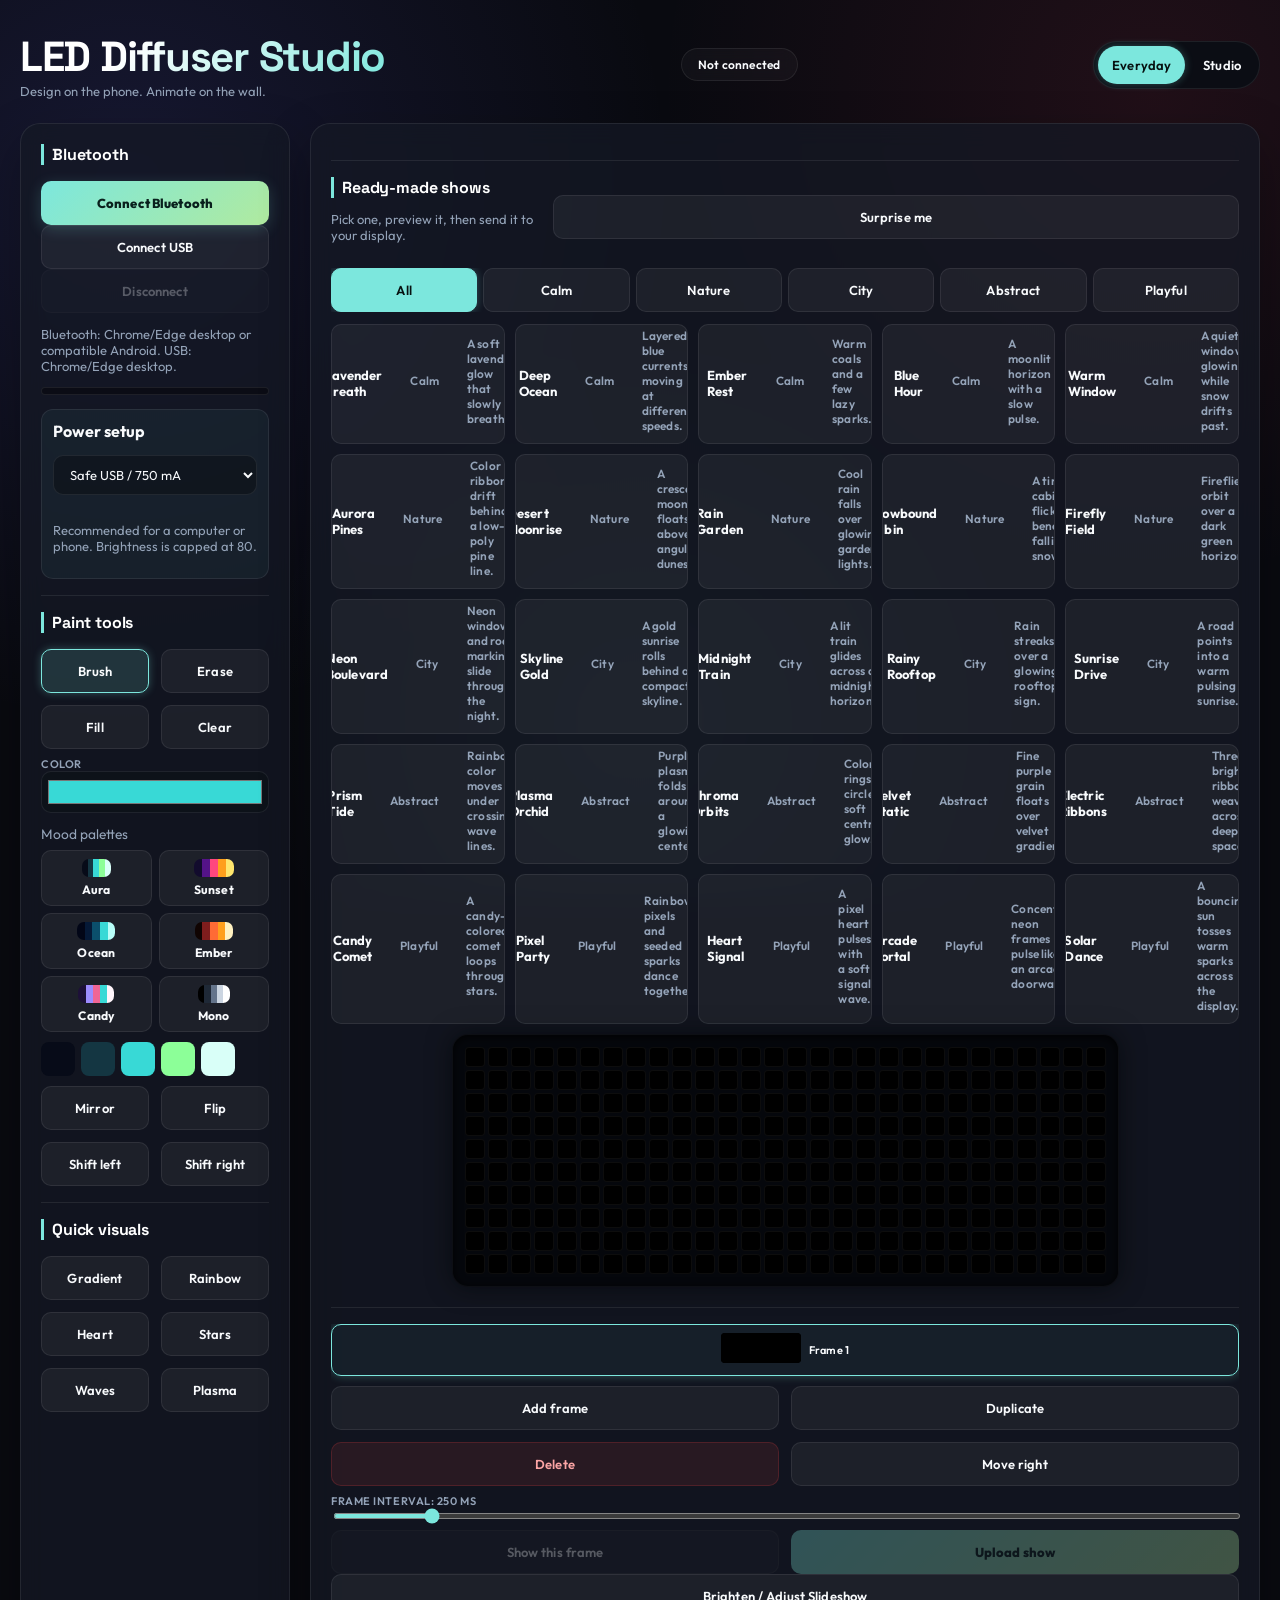
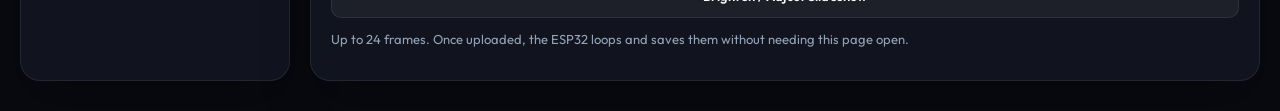
==== docs/index.html @ fcfe03d4 "Load BLE frame upload fix" ====
<!doctype html>
<html lang="en">
<head>
<meta charset="utf-8">
<meta name="viewport" content="width=device-width,initial-scale=1">
<meta name="theme-color" content="#10131b">
<title>LED Diffuser Studio</title>
<link rel="stylesheet" href="styles.css?v=production2">
<link rel="stylesheet" href="user-mode.css?v=production2">
</head>
<body><main>
<div class="head">
  <div><h1>LED Diffuser Studio</h1><div class="sub">Design on the phone. Animate on the wall.</div></div>
  <div id="status" class="status">Not connected</div>
</div>
<div class="layout">
<aside class="card sidebar">
  <div><h2>Bluetooth</h2>
    <button id="connect" class="primary">Connect Bluetooth</button>
    <button id="connectUsb">Connect USB</button>
    <button id="disconnect" disabled>Disconnect</button>
    <p id="message" class="note">Bluetooth: Chrome/Edge desktop or compatible Android. USB: Chrome/Edge desktop.</p>
    <div class="progress"><span id="progress"></span></div>
  </div>
  <div class="section"><h2>Paint tools</h2>
    <div class="two"><button data-tool="brush" class="active">Brush</button><button data-tool="erase">Erase</button><button data-tool="fill">Fill</button><button id="clear">Clear</button></div>
    <label>Color<input id="color" type="color" value="#38d9d6"></label>
    <div id="palette" class="palette"></div>
    <div class="two"><button id="mirrorX">Mirror</button><button id="mirrorY">Flip</button><button id="shiftL">Shift left</button><button id="shiftR">Shift right</button></div>
  </div>
  <div class="section"><h2>Quick visuals</h2>
    <div class="two"><button data-preset="gradient">Gradient</button><button data-preset="rainbow">Rainbow</button><button data-preset="heart">Heart</button><button data-preset="stars">Stars</button><button data-preset="waves">Waves</button><button data-preset="plasma">Plasma</button></div>
  </div>
</aside>
<section class="card stage">
  <div class="tabs"><button class="tab active" data-pane="editor">Pixel show</button><button class="tab" data-pane="vibes">Live vibes</button></div>
  <div id="editor" class="pane">
    <div id="matrix" class="matrix"></div>
    <div class="section"><div class="frames" id="frames"></div>
      <div class="two"><button id="addFrame">Add frame</button><button id="cloneFrame">Duplicate</button><button id="deleteFrame" class="danger">Delete</button><button id="moveFrame">Move right</button></div>
      <label>Frame interval: <span id="frameMsValue">250</span> ms<input id="frameMs" type="range" min="50" max="2000" step="25" value="250"></label>
      <div class="two"><button id="sendFrame" disabled>Show this frame</button><button id="uploadShow" class="primary" disabled>Upload show</button></div>
      <button id="openAdjustments" class="wide">Brighten / Adjust Slideshow</button>
      <p class="note">Up to 24 frames. Once uploaded, the ESP32 loops and saves them without needing this page open.</p>
    </div>
  </div>
  <div id="vibes" class="pane" hidden><div class="two">
    <label>Mode<select id="mode"><option value="aura">Aura</option><option value="rain">Rain</option><option value="text">Scrolling text</option><option value="tilt">Motion orb</option></select></label>
    <label>Direction<select id="direction"><option>left</option><option>right</option><option>up</option><option>down</option></select></label>
    <label>Font<select id="font"><option value="bold">Bold (6x8)</option><option value="standard">Standard (5x7)</option></select></label>
    <label>Text<input id="text" maxlength="32" value="VIBE"></label>
    <label>Brightness <span id="brightnessValue">35</span><input id="brightness" type="range" min="1" max="160" value="35"></label>
    <label>Speed <span id="speedValue">100</span> ms<input id="speed" type="range" min="35" max="1000" value="100"></label>
    <label>Hue<input id="hue" type="range" min="0" max="255" value="180"></label>
    <label>Saturation<input id="saturation" type="range" min="0" max="255" value="210"></label>
    <label class="wide"><input id="motion" type="checkbox" checked style="width:auto"> Use MPU6050 motion</label>
  </div><button id="sendVibe" class="primary" disabled>Send live vibe</button></div>
</section>
<aside class="card right"><h2>Project & JSON Compiler</h2>
  <label>Project name<input id="projectName" value="My wall show"></label>
  <div class="two"><button id="newProject">New</button><button id="saveLocal">Save here</button><button id="exportProject">Export</button><button id="importProject" class="primary">Compile & Import</button></div>
  <label>Load JSON template<select id="jsonTemplate">
    <option value="">-- Choose template --</option>
    <option value="midnight_skyline">Midnight Skyline (primitives)</option>
    <option value="cyberpunk_rain">Cyberpunk Matrix Rain</option>
    <option value="city_sunset">Warm City Sunset</option>
    <option value="neon_waves">Pulsing Neon Waves</option>
    <option value="twinkle_dna">Double Helix Starfield</option>
    <option value="pacman_retro">Pacman Retro Loop</option>
    <option value="glitch_strobe">Hypnotic Glitch Strobe</option>
  </select></label>
  <textarea id="projectJson" placeholder="Paste a v2 program, slideshow, slide, or 280-color frame..."></textarea>
  <div class="two"><button id="copyRepairedJson">Copy repaired JSON</button><button id="exportSchema">Export live schema</button></div>
  <section id="validationPanel" class="validation-panel" aria-live="polite"><strong>Validation</strong><p class="note">Paste JSON and choose Compile & Import.</p></section>
  <details open><summary>AI program prompt</summary>
    <label>Prompt mode<select id="aiPromptMode"><option>custom program</option><option>ambient scene</option><option>pixel art</option><option>animation</option><option>text display</option><option>game style</option><option>music visualizer</option></select></label>
    <textarea id="aiPrompt"></textarea>
    <div class="two"><button id="refreshPrompt">Refresh from registry</button><button id="copyPrompt">Copy prompt</button></div>
  </details>
  <details><summary>Block browser</summary>
    <input id="blockSearch" type="search" placeholder="Search blocks and parameters">
    <div id="blockBrowser" class="block-browser"></div>
  </details>
  <details open><summary>Device / upload log</summary>
    <pre id="transportLog" class="transport-log" aria-live="polite">Waiting for device messages...\n</pre>
    <button id="clearTransportLog" type="button">Clear log</button>
  </details>
  <details><summary>Connection details</summary><p class="note">The page sends the same JSON directly over BLE or USB serial. Pairing and serial-port selection require a button press. GitHub never receives your display commands.</p></details>
</aside>
</div>
<dialog id="adjustmentDialog" class="adjustment-dialog">
  <form method="dialog">
    <div class="dialog-head"><h2>Brighten / Adjust Slideshow</h2><button value="cancel" aria-label="Close">Close</button></div>
    <div class="adjustment-previews">
      <figure><canvas id="adjustBefore" width="280" height="100"></canvas><figcaption>Before</figcaption></figure>
      <figure><canvas id="adjustAfter" width="280" height="100"></canvas><figcaption>After</figcaption></figure>
    </div>
    <div class="two">
      <label>Brightness <span id="adjustBrightnessValue">1.00x</span><input id="adjustBrightness" type="range" min="0.1" max="3" step="0.05" value="1"></label>
      <label>Contrast <span id="adjustContrastValue">1.00x</span><input id="adjustContrast" type="range" min="0.25" max="2.5" step="0.05" value="1"></label>
      <label>Saturation <span id="adjustSaturationValue">1.00x</span><input id="adjustSaturation" type="range" min="0" max="3" step="0.05" value="1"></label>
      <label>Gamma <span id="adjustGammaValue">1.00</span><input id="adjustGamma" type="range" min="0.4" max="2.5" step="0.05" value="1"></label>
    </div>
    <label>Apply scope<select id="adjustScope"><option value="all">Entire slideshow</option><option value="current">Current slide</option><option value="selected">Selected slide numbers</option></select></label>
    <label id="selectedSlidesLabel" hidden>Slides, for example 1,3-5<input id="selectedSlides" value="1"></label>
    <label><input id="adjustBake" type="checkbox" style="width:auto"> Bake permanently into pixel colors</label>
    <p class="note">Nondestructive adjustments stay editable and are applied to preview, upload, and export. Baking modifies RGB pixels.</p>
    <div class="two"><button id="resetAdjustments" type="button">Reset original</button><button id="applyAdjustments" type="button" class="primary">Apply adjustment</button></div>
  </form>
</dialog>
<script src="program-compiler.js?v=production2"></script>
<script src="template-catalog.js?v=production2"></script>
<script src="app.js?v=ble3"></script>
<script src="user-mode.js?v=production2"></script>
<script src="ble-frame-upload-fix.js?v=frame1"></script>
</main></body></html>
---- docs/styles.css ----
@import url('https://fonts.googleapis.com/css2?family=Outfit:wght@300;400;600;800&family=Space+Grotesk:wght@400;700&display=swap');

:root {
  color-scheme: dark;
  --bg: #090a10;
  --panel: rgba(21, 25, 37, 0.75);
  --line: rgba(255, 255, 255, 0.08);
  --ink: #f8fafc;
  --muted: #94a3b8;
  --a: #7ce7dd;
  --glow: rgba(124, 231, 221, 0.3);
  --cell: 20px;
}
* {
  box-sizing: border-box;
  font-family: 'Outfit', system-ui, sans-serif;
}

body {
  margin: 0;
  background: 
    radial-gradient(circle at 10% 20%, rgba(99, 102, 241, 0.15) 0%, transparent 40%),
    radial-gradient(circle at 90% 10%, rgba(244, 63, 94, 0.1) 0%, transparent 35%),
    radial-gradient(circle at 50% 80%, rgba(124, 231, 221, 0.08) 0%, transparent 40%),
    var(--bg);
  background-attachment: fixed;
  color: var(--ink);
  min-height: 100vh;
}

main {
  max-width: 1360px;
  margin: auto;
  padding: 30px 20px;
}

.head {
  display: flex;
  align-items: center;
  justify-content: space-between;
  gap: 20px;
  margin-bottom: 24px;
}

h1 {
  font-family: 'Space Grotesk', sans-serif;
  font-weight: 700;
  font-size: clamp(28px, 4vw, 42px);
  margin: 0;
  letter-spacing: -0.03em;
  background: linear-gradient(135deg, #fff 30%, var(--a));
  -webkit-background-clip: text;
  -webkit-text-fill-color: transparent;
}

h2 {
  font-family: 'Space Grotesk', sans-serif;
  font-weight: 700;
  font-size: 16px;
  margin: 0 0 16px;
  letter-spacing: -0.01em;
  color: #fff;
  border-left: 3px solid var(--a);
  padding-left: 8px;
}

.sub, .note {
  color: var(--muted);
  font-size: 13px;
}

.status {
  padding: 8px 16px;
  border: 1px solid var(--line);
  background: rgba(255, 255, 255, 0.03);
  backdrop-filter: blur(8px);
  border-radius: 99px;
  max-width: 50%;
  overflow: hidden;
  text-overflow: ellipsis;
  white-space: nowrap;
  font-size: 12px;
  font-weight: 600;
  letter-spacing: 0.02em;
  transition: all 0.3s ease;
}

.status.on {
  color: #062b27;
  background: var(--a);
  box-shadow: 0 0 15px var(--glow);
  border-color: var(--a);
}

.layout {
  display: grid;
  grid-template-columns: 240px minmax(540px, 1fr) 320px;
  gap: 20px;
}

.card {
  background: var(--panel);
  border: 1px solid var(--line);
  border-radius: 20px;
  padding: 20px;
  box-shadow: 0 20px 50px rgba(0, 0, 0, 0.3);
  backdrop-filter: blur(12px);
  -webkit-backdrop-filter: blur(12px);
  transition: transform 0.2s ease, box-shadow 0.2s ease;
}

.card:hover {
  box-shadow: 0 24px 60px rgba(0, 0, 0, 0.4);
}

.section {
  border-top: 1px solid var(--line);
  padding-top: 16px;
  margin-top: 16px;
}

.row, .two {
  display: grid;
  grid-template-columns: 1fr 1fr;
  gap: 12px;
}

.wide {
  grid-column: 1 / -1;
}

label {
  display: block;
  color: var(--muted);
  font-size: 11px;
  font-weight: 600;
  text-transform: uppercase;
  letter-spacing: 0.05em;
  margin: 8px 0;
}

input, select, button, textarea {
  width: 100%;
  padding: 10px 12px;
  border: 1px solid var(--line);
  border-radius: 10px;
  background: rgba(13, 17, 24, 0.6);
  color: var(--ink);
  font-size: 13px;
  transition: all 0.2s ease;
}

input:focus, select:focus, textarea:focus {
  border-color: var(--a);
  outline: none;
  box-shadow: 0 0 8px var(--glow);
}

input[type=color] {
  height: 42px;
  padding: 4px;
  cursor: pointer;
}

input[type=range] {
  padding: 0;
  height: 6px;
  accent-color: var(--a);
  background: rgba(255, 255, 255, 0.1);
  border: none;
  border-radius: 3px;
  cursor: pointer;
}

button {
  background: rgba(255, 255, 255, 0.05);
  border: 1px solid rgba(255, 255, 255, 0.08);
  font-weight: 600;
  letter-spacing: 0.01em;
  cursor: pointer;
  min-height: 44px;
  display: flex;
  align-items: center;
  justify-content: center;
  gap: 8px;
  transition: all 0.2s cubic-bezier(0.4, 0, 0.2, 1);
}

button:hover {
  background: rgba(255, 255, 255, 0.1);
  border-color: rgba(255, 255, 255, 0.15);
  transform: translateY(-1px);
}

button:active {
  transform: translateY(1px);
}

button.primary {
  background: linear-gradient(135deg, var(--a) 0%, #b0ea9f 100%);
  color: #09201d;
  border: none;
  font-weight: 800;
  box-shadow: 0 4px 15px rgba(124, 231, 221, 0.2);
}

button.primary:hover {
  box-shadow: 0 6px 20px rgba(124, 231, 221, 0.35);
  filter: brightness(1.05);
}

button.active {
  background: rgba(124, 231, 221, 0.15);
  border-color: var(--a);
  box-shadow: 0 0 8px var(--glow);
}

button.danger {
  color: #fca5a5;
  background: rgba(239, 68, 68, 0.1);
  border-color: rgba(239, 68, 68, 0.2);
}

button.danger:hover {
  background: rgba(239, 68, 68, 0.2);
  border-color: #ef4444;
}

button:disabled {
  opacity: 0.3;
  cursor: not-allowed;
  transform: none !important;
  box-shadow: none !important;
}

.stage {
  overflow: auto;
}

.matrix {
  display: grid;
  grid-template-columns: repeat(28, var(--cell));
  grid-template-rows: repeat(10, var(--cell));
  gap: 3px;
  width: max-content;
  touch-action: none;
  user-select: none;
  background: #05070c;
  padding: 12px;
  border-radius: 16px;
  margin: 10px auto 20px;
  box-shadow: inset 0 2px 10px rgba(0, 0, 0, 0.8), 0 0 25px rgba(0,0,0,0.5);
  border: 1px solid rgba(255, 255, 255, 0.03);
}

.pixel {
  width: var(--cell);
  height: var(--cell);
  background: #000;
  border-radius: 4px;
  border: 1px solid rgba(255, 255, 255, 0.05);
  cursor: crosshair;
  transition: transform 0.1s ease, box-shadow 0.1s ease;
}

.pixel:hover {
  outline: 2px solid #fff;
  transform: scale(1.15);
  z-index: 2;
  box-shadow: 0 0 12px rgba(255, 255, 255, 0.5);
}

.palette {
  display: grid;
  grid-template-columns: repeat(8, 1fr);
  gap: 6px;
  margin: 10px 0;
}

.swatch {
  aspect-ratio: 1;
  border-radius: 8px;
  border: 1px solid rgba(255, 255, 255, 0.15);
  cursor: pointer;
  transition: transform 0.15s ease, box-shadow 0.15s ease;
}

.swatch:hover {
  transform: scale(1.2) rotate(5deg);
  box-shadow: 0 0 10px rgba(255, 255, 255, 0.4);
}

.frames {
  display: flex;
  gap: 10px;
  overflow-x: auto;
  padding-bottom: 10px;
  scrollbar-width: thin;
}

.frame {
  min-width: 96px;
  padding: 8px;
  border-radius: 10px;
  background: rgba(255, 255, 255, 0.02);
  border: 1px solid var(--line);
}

.frame.active {
  border-color: var(--a);
  background: rgba(124, 231, 221, 0.05);
  box-shadow: 0 0 10px var(--glow);
}

.frame canvas {
  width: 80px;
  height: 30px;
  image-rendering: pixelated;
  background: #000;
  border-radius: 4px;
  margin-bottom: 4px;
}

.frame small {
  display: block;
  font-size: 11px;
  font-weight: 600;
  text-align: center;
}

.progress {
  height: 8px;
  background: rgba(0, 0, 0, 0.4);
  border-radius: 99px;
  overflow: hidden;
  margin-top: 12px;
  border: 1px solid var(--line);
}

.progress span {
  display: block;
  height: 100%;
  width: 0;
  background: linear-gradient(90deg, var(--a), #b0ea9f);
  border-radius: 99px;
  transition: width 0.1s ease;
}

details {
  margin-top: 14px;
  background: rgba(255, 255, 255, 0.02);
  border: 1px solid var(--line);
  border-radius: 12px;
  padding: 10px;
}

details summary {
  font-weight: 600;
  cursor: pointer;
  color: #fff;
  user-select: none;
}

textarea {
  min-height: 120px;
  font-family: monospace;
  font-size: 12px;
  background: #090a10;
  color: #c4b5fd;
  border: 1px solid var(--line);
  border-radius: 10px;
  margin-top: 8px;
  line-height: 1.5;
}

.tabs {
  display: flex;
  gap: 10px;
  margin-bottom: 16px;
  border-bottom: 1px solid var(--line);
  padding-bottom: 10px;
}

.tab {
  width: auto;
  border: none;
  background: transparent;
  color: var(--muted);
  font-weight: 600;
  font-size: 15px;
  min-height: auto;
  padding: 6px 12px;
  border-radius: 8px;
}

.tab:hover {
  background: rgba(255, 255, 255, 0.04);
  color: #fff;
}

.tab.active {
  color: var(--a);
  background: rgba(124, 231, 221, 0.1);
}

.pane[hidden] {
  display: none !important;
}

.error {
  color: #fca5a5;
  background: rgba(220, 38, 38, 0.15);
  border-color: #ef4444;
}

@media (max-width: 1020px) {
  .layout {
    grid-template-columns: 200px minmax(480px, 1fr);
  }
  .right {
    grid-column: 1 / -1;
  }
}

@media (max-width: 720px) {
  :root {
    --cell: clamp(8px, calc((100vw - 75px) * 0.0357), 13px);
  }
  body {
    font-size: 14px;
    overflow-x: hidden;
  }
  main {
    padding: 10px;
  }
  .layout {
    display: flex;
    flex-direction: column;
    gap: 12px;
  }
  .card {
    margin: 0;
    padding: 14px;
    border-radius: 16px;
  }
  .head {
    align-items: flex-start;
    flex-direction: column;
    margin-bottom: 12px;
  }
  .head h1 {
    font-size: 28px;
  }
  .status {
    max-width: 100%;
    width: 100%;
    text-align: center;
  }
  .sidebar {
    display: block;
  }
  .sidebar > div:first-child {
    display: grid;
    grid-template-columns: 1fr 1fr;
    gap: 8px;
  }
  .sidebar > div:first-child h2,
  .sidebar > div:first-child p,
  .sidebar > div:first-child .progress {
    grid-column: 1 / -1;
  }
  .sidebar .section {
    margin-top: 14px;
  }
  .stage {
    padding: 10px;
  }
  .matrix {
    gap: 2px;
    padding: 8px;
    max-width: 100%;
    margin: 0 auto;
  }
  .pixel {
    border-radius: 3px;
  }
  .tabs {
    position: sticky;
    top: 0;
    z-index: 3;
    background: var(--panel);
    padding: 6px 0;
  }
  .tab {
    flex: 1;
    min-height: 40px;
  }
  button, input, select, textarea {
    font-size: 15px;
    min-height: 44px;
  }
  input[type=color] {
    height: 44px;
  }
  input[type=range] {
    min-height: 30px;
  }
  .palette {
    grid-template-columns: repeat(8, minmax(28px, 1fr));
    gap: 8px;
  }
  .swatch {
    min-height: 32px;
  }
  .right {
    order: 3;
  }
}.transport-log{max-height:220px;overflow:auto;white-space:pre-wrap;word-break:break-word;background:#080b10;border:1px solid var(--line);border-radius:9px;padding:10px;color:#b8f7d4;font:12px/1.45 ui-monospace,SFMono-Regular,Consolas,monospace}.transport-log+.button{margin-top:6px}
.validation-panel{margin-top:10px;padding:10px;border:1px solid var(--line);border-radius:10px;background:#0b1018;max-height:260px;overflow:auto}
.validation-panel ul{margin:6px 0 10px;padding-left:20px}
.validation-panel li{margin:4px 0}
.validation-errors{color:#ffadb9}.validation-warnings{color:#ffe29a}.validation-ok{color:#8cff98}
.block-browser{display:grid;gap:9px;max-height:460px;overflow:auto;margin-top:9px}
.block-card{border:1px solid var(--line);border-radius:10px;padding:9px;background:#0c1119}
.block-card header{display:flex;justify-content:space-between;gap:8px}.block-card header span{color:var(--a);font-size:11px}
.block-card p{color:var(--muted);margin:6px 0}.block-card ul{margin:6px 0;padding-left:18px;font-size:11px}
.adjustment-dialog{width:min(760px,calc(100vw - 24px));max-height:90vh;overflow:auto;border:1px solid var(--line);border-radius:16px;background:var(--panel);color:var(--ink);padding:16px}
.adjustment-dialog::backdrop{background:#000b;backdrop-filter:blur(3px)}
.dialog-head{display:flex;align-items:center;justify-content:space-between;gap:12px}.dialog-head h2{font-size:20px;margin:0}.dialog-head button{width:auto}
.adjustment-previews{display:grid;grid-template-columns:1fr 1fr;gap:12px;margin:14px 0}
.adjustment-previews figure{margin:0}.adjustment-previews canvas{width:100%;aspect-ratio:28/10;image-rendering:pixelated;background:#000;border:1px solid var(--line);border-radius:8px}.adjustment-previews figcaption{text-align:center;color:var(--muted)}
@media(max-width:720px){.adjustment-dialog{width:calc(100vw - 12px);max-height:96vh;padding:10px}.adjustment-previews{grid-template-columns:1fr}.validation-panel{max-height:220px}.block-browser{max-height:360px}}
---- docs/user-mode.css ----
.ui-mode-switch{display:flex;gap:4px;padding:4px;border:1px solid var(--line);border-radius:999px;background:#0b0d14}.ui-mode-switch button{min-height:38px;padding:6px 14px;border:0;border-radius:999px;background:transparent}.ui-mode-switch button.active{color:#071211;background:var(--a)}
.field-title{display:block;margin:12px 0 7px;color:var(--muted);font-size:.86rem}.palette-packs{display:grid;grid-template-columns:repeat(2,minmax(0,1fr));gap:7px}.palette-packs button{display:grid;gap:5px;padding:8px;text-transform:capitalize}.palette-packs button>span{display:flex;overflow:hidden;height:18px;border-radius:7px}.palette-packs i{flex:1}.palette-packs b{font-size:.76rem}.palette .swatch{min-width:34px;min-height:34px;border:2px solid transparent}.palette .swatch.selected{border-color:#fff;box-shadow:0 0 0 2px var(--a)}
.gallery-head{display:flex;align-items:center;justify-content:space-between;gap:12px}.gallery-head h2{margin-bottom:2px}.category-chips{display:flex;gap:6px;overflow-x:auto;margin:12px 0}.category-chips button{white-space:nowrap}.category-chips .active{color:#071211;background:var(--a)}.show-cards{display:grid;grid-template-columns:repeat(auto-fill,minmax(145px,1fr));gap:10px}.show-card{padding:0 0 10px;overflow:hidden;text-align:left}.show-card strong,.show-card small,.show-card>span:last-child{display:block;padding:0 10px}.show-card strong{margin-top:8px}.show-card small,.show-card>span:last-child{margin-top:3px;color:var(--muted);font-size:.74rem}.show-art{display:block!important;height:70px!important;padding:0!important}.power-card{display:grid;gap:6px;margin-top:14px;padding:11px;border:1px solid var(--line);border-radius:12px;background:rgba(124,231,221,.05)}.simple-nav{display:none}
body[data-ui-mode=everyday] .layout{grid-template-columns:minmax(220px,270px) minmax(0,1fr)}body[data-ui-mode=everyday] .right,body[data-ui-mode=everyday] .tabs,body[data-ui-mode=everyday] #vibes{display:none!important}body[data-ui-mode=everyday] .stage{grid-column:2}body[data-ui-mode=studio] .simple-gallery{display:none}
@media(max-width:760px){body{padding-bottom:76px}.head{align-items:flex-start;gap:10px}.ui-mode-switch{width:100%}.ui-mode-switch button{flex:1}.simple-nav{position:fixed;z-index:30;right:10px;bottom:max(10px,env(safe-area-inset-bottom));left:10px;display:grid;grid-template-columns:repeat(4,1fr);gap:4px;padding:5px;border:1px solid var(--line);border-radius:16px;background:rgba(9,10,16,.94);backdrop-filter:blur(16px)}.simple-nav button{min-width:0;min-height:46px;padding:6px 3px;font-size:.78rem}body[data-ui-mode=studio] .simple-nav{display:none}body[data-ui-mode=everyday] .layout{display:flex;flex-direction:column}body[data-ui-mode=everyday] .stage{order:1;width:100%}body[data-ui-mode=everyday] .sidebar{order:2;width:100%}.show-cards{display:flex;overflow-x:auto;scroll-snap-type:x mandatory;padding-bottom:6px}.show-card{min-width:155px;scroll-snap-align:start}.matrix{touch-action:none}.palette-packs{grid-template-columns:repeat(3,minmax(0,1fr))}}
@media(max-width:430px){.palette-packs{grid-template-columns:repeat(2,minmax(0,1fr))}.gallery-head{align-items:flex-start;flex-direction:column}.gallery-head button{width:100%}.show-card{min-width:142px}}
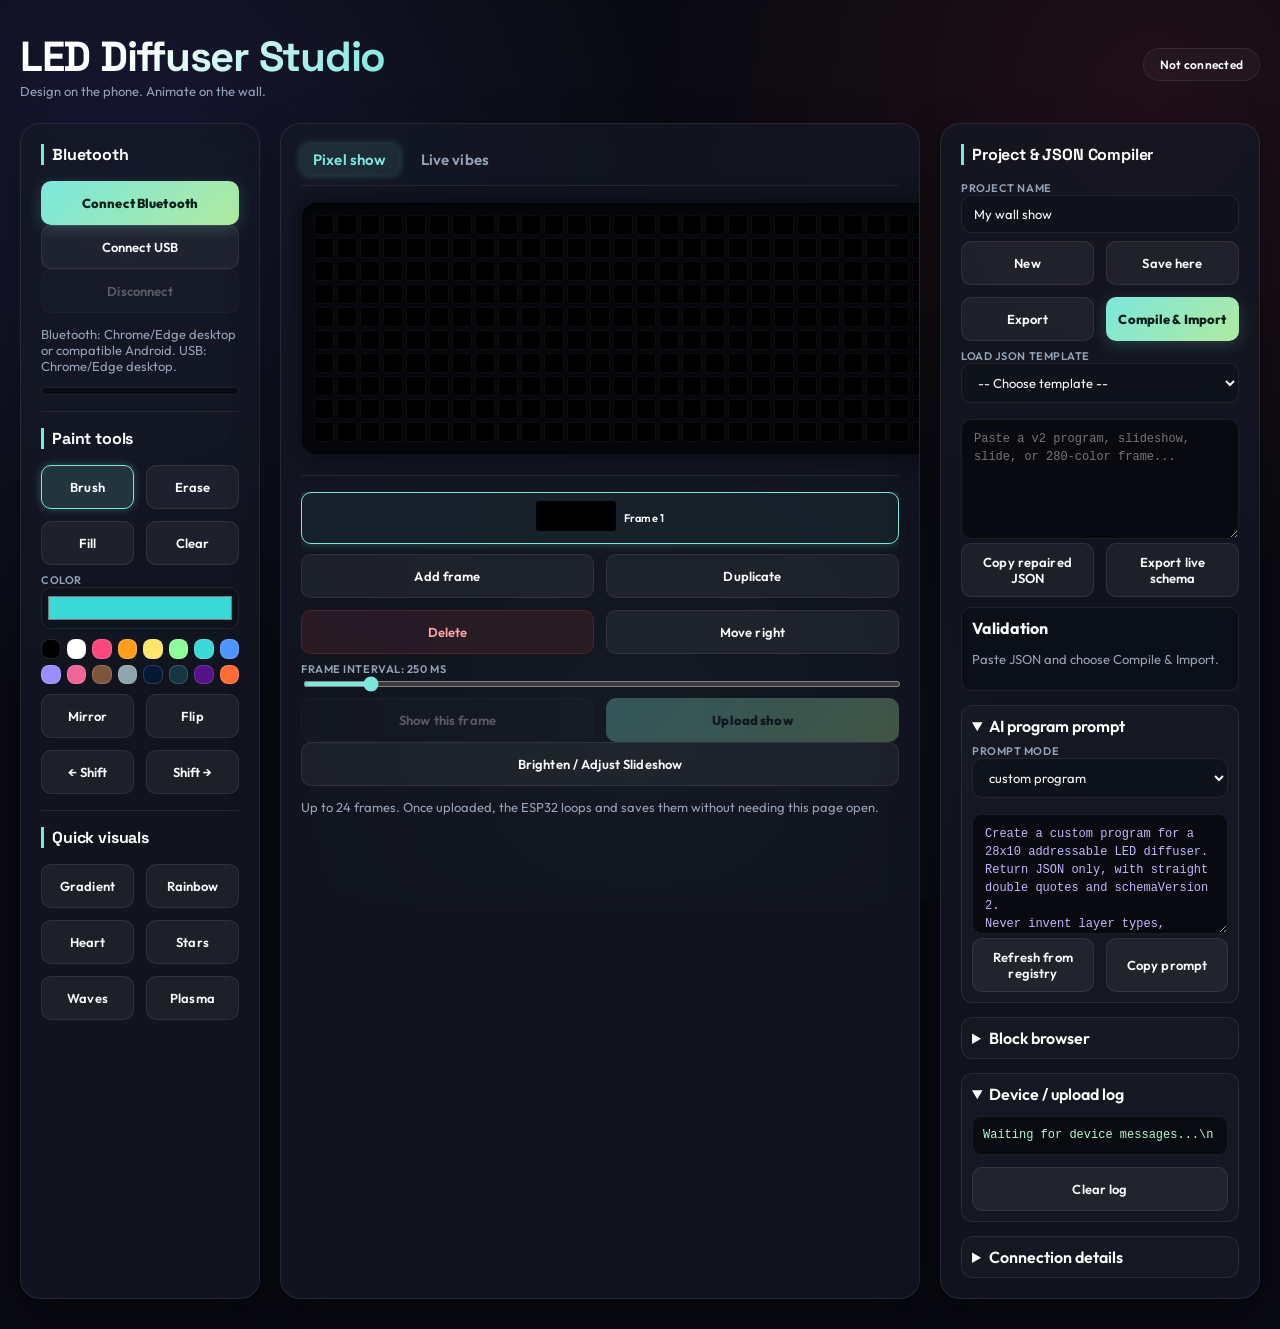
==== commit b1290d54: "Restore hosted website files from commit cd8d783f7feee6b729f7638029774c88f49eda7e" ====
--- a/docs/index.html
+++ b/docs/index.html
@@ -5,8 +5,7 @@
 <meta name="viewport" content="width=device-width,initial-scale=1">
 <meta name="theme-color" content="#10131b">
 <title>LED Diffuser Studio</title>
-<link rel="stylesheet" href="styles.css?v=production2">
-<link rel="stylesheet" href="user-mode.css?v=production2">
+<link rel="stylesheet" href="styles.css?v=registry1">
 </head>
 <body><main>
 <div class="head">
@@ -26,7 +25,7 @@
     <div class="two"><button data-tool="brush" class="active">Brush</button><button data-tool="erase">Erase</button><button data-tool="fill">Fill</button><button id="clear">Clear</button></div>
     <label>Color<input id="color" type="color" value="#38d9d6"></label>
     <div id="palette" class="palette"></div>
-    <div class="two"><button id="mirrorX">Mirror</button><button id="mirrorY">Flip</button><button id="shiftL">Shift left</button><button id="shiftR">Shift right</button></div>
+    <div class="two"><button id="mirrorX">Mirror</button><button id="mirrorY">Flip</button><button id="shiftL">← Shift</button><button id="shiftR">Shift →</button></div>
   </div>
   <div class="section"><h2>Quick visuals</h2>
     <div class="two"><button data-preset="gradient">Gradient</button><button data-preset="rainbow">Rainbow</button><button data-preset="heart">Heart</button><button data-preset="stars">Stars</button><button data-preset="waves">Waves</button><button data-preset="plasma">Plasma</button></div>
@@ -96,9 +95,9 @@
       <figure><canvas id="adjustAfter" width="280" height="100"></canvas><figcaption>After</figcaption></figure>
     </div>
     <div class="two">
-      <label>Brightness <span id="adjustBrightnessValue">1.00x</span><input id="adjustBrightness" type="range" min="0.1" max="3" step="0.05" value="1"></label>
-      <label>Contrast <span id="adjustContrastValue">1.00x</span><input id="adjustContrast" type="range" min="0.25" max="2.5" step="0.05" value="1"></label>
-      <label>Saturation <span id="adjustSaturationValue">1.00x</span><input id="adjustSaturation" type="range" min="0" max="3" step="0.05" value="1"></label>
+      <label>Brightness <span id="adjustBrightnessValue">1.00×</span><input id="adjustBrightness" type="range" min="0.1" max="3" step="0.05" value="1"></label>
+      <label>Contrast <span id="adjustContrastValue">1.00×</span><input id="adjustContrast" type="range" min="0.25" max="2.5" step="0.05" value="1"></label>
+      <label>Saturation <span id="adjustSaturationValue">1.00×</span><input id="adjustSaturation" type="range" min="0" max="3" step="0.05" value="1"></label>
       <label>Gamma <span id="adjustGammaValue">1.00</span><input id="adjustGamma" type="range" min="0.4" max="2.5" step="0.05" value="1"></label>
     </div>
     <label>Apply scope<select id="adjustScope"><option value="all">Entire slideshow</option><option value="current">Current slide</option><option value="selected">Selected slide numbers</option></select></label>
@@ -108,9 +107,6 @@
     <div class="two"><button id="resetAdjustments" type="button">Reset original</button><button id="applyAdjustments" type="button" class="primary">Apply adjustment</button></div>
   </form>
 </dialog>
-<script src="program-compiler.js?v=production2"></script>
-<script src="template-catalog.js?v=production2"></script>
-<script src="app.js?v=ble3"></script>
-<script src="user-mode.js?v=production2"></script>
-<script src="ble-frame-upload-fix.js?v=frame1"></script>
+<script src="program-compiler.js?v=registry1"></script>
+<script src="app.js?v=registry1"></script>
 </main></body></html>
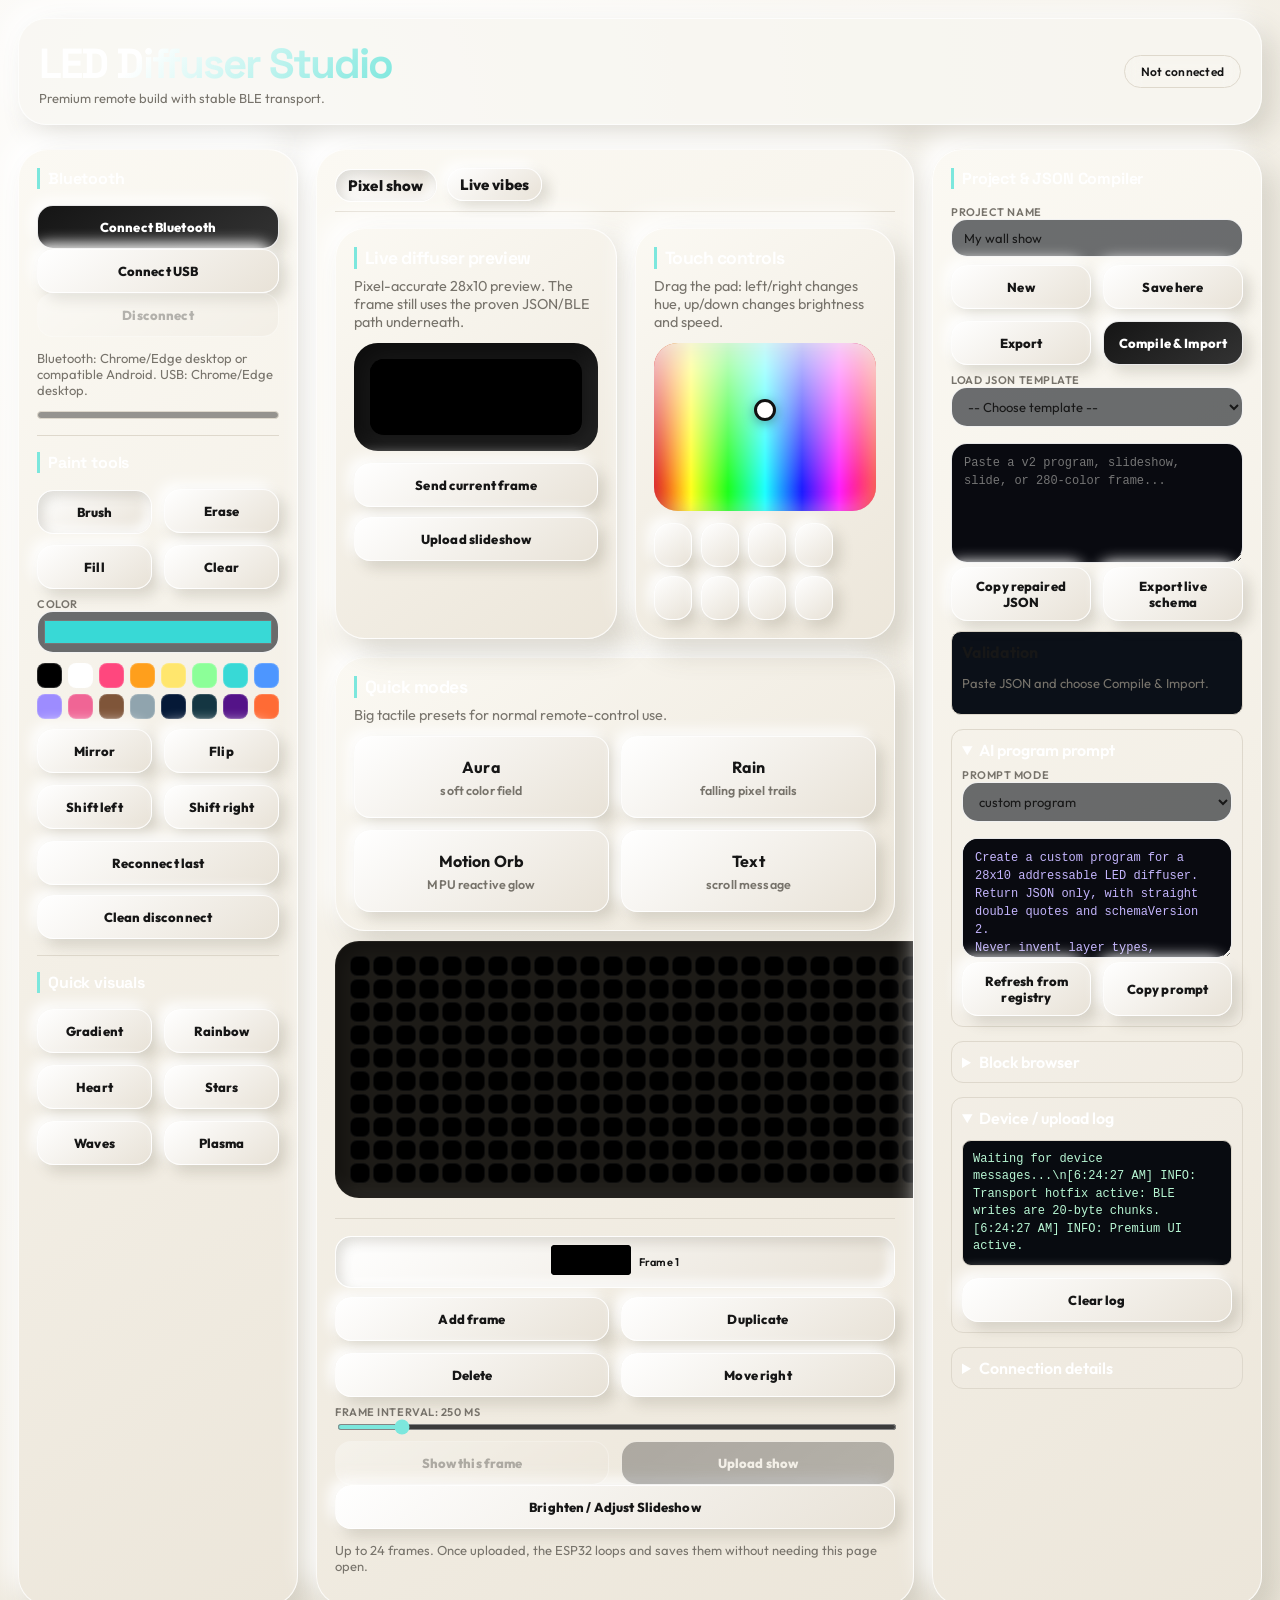
==== commit bbed3b23: "Make premium controller the default hosted page" ====
--- a/docs/index.html
+++ b/docs/index.html
@@ -3,110 +3,22 @@
 <head>
 <meta charset="utf-8">
 <meta name="viewport" content="width=device-width,initial-scale=1">
-<meta name="theme-color" content="#10131b">
-<title>LED Diffuser Studio</title>
-<link rel="stylesheet" href="styles.css?v=registry1">
+<meta name="theme-color" content="#f4f1ea">
+<meta http-equiv="refresh" content="0; url=premium.html">
+<title>LED Diffuser</title>
+<style>
+body{font:16px system-ui;background:#f4f1ea;color:#171717;display:grid;place-items:center;min-height:100vh;margin:0;padding:24px;text-align:center}
+a{color:#111827;font-weight:800}
+.card{max-width:520px;background:#fbf9f3;border-radius:28px;padding:28px;box-shadow:14px 14px 28px rgba(85,75,55,.18),-12px -12px 26px rgba(255,255,255,.95)}
+</style>
 </head>
-<body><main>
-<div class="head">
-  <div><h1>LED Diffuser Studio</h1><div class="sub">Design on the phone. Animate on the wall.</div></div>
-  <div id="status" class="status">Not connected</div>
+<body>
+<div class="card">
+<h1>Opening LED Diffuser...</h1>
+<p>The premium controller is now the default hosted app.</p>
+<p><a href="premium.html">Tap here if it does not open automatically.</a></p>
+<p><a href="working.html">Stable fallback page</a></p>
 </div>
-<div class="layout">
-<aside class="card sidebar">
-  <div><h2>Bluetooth</h2>
-    <button id="connect" class="primary">Connect Bluetooth</button>
-    <button id="connectUsb">Connect USB</button>
-    <button id="disconnect" disabled>Disconnect</button>
-    <p id="message" class="note">Bluetooth: Chrome/Edge desktop or compatible Android. USB: Chrome/Edge desktop.</p>
-    <div class="progress"><span id="progress"></span></div>
-  </div>
-  <div class="section"><h2>Paint tools</h2>
-    <div class="two"><button data-tool="brush" class="active">Brush</button><button data-tool="erase">Erase</button><button data-tool="fill">Fill</button><button id="clear">Clear</button></div>
-    <label>Color<input id="color" type="color" value="#38d9d6"></label>
-    <div id="palette" class="palette"></div>
-    <div class="two"><button id="mirrorX">Mirror</button><button id="mirrorY">Flip</button><button id="shiftL">← Shift</button><button id="shiftR">Shift →</button></div>
-  </div>
-  <div class="section"><h2>Quick visuals</h2>
-    <div class="two"><button data-preset="gradient">Gradient</button><button data-preset="rainbow">Rainbow</button><button data-preset="heart">Heart</button><button data-preset="stars">Stars</button><button data-preset="waves">Waves</button><button data-preset="plasma">Plasma</button></div>
-  </div>
-</aside>
-<section class="card stage">
-  <div class="tabs"><button class="tab active" data-pane="editor">Pixel show</button><button class="tab" data-pane="vibes">Live vibes</button></div>
-  <div id="editor" class="pane">
-    <div id="matrix" class="matrix"></div>
-    <div class="section"><div class="frames" id="frames"></div>
-      <div class="two"><button id="addFrame">Add frame</button><button id="cloneFrame">Duplicate</button><button id="deleteFrame" class="danger">Delete</button><button id="moveFrame">Move right</button></div>
-      <label>Frame interval: <span id="frameMsValue">250</span> ms<input id="frameMs" type="range" min="50" max="2000" step="25" value="250"></label>
-      <div class="two"><button id="sendFrame" disabled>Show this frame</button><button id="uploadShow" class="primary" disabled>Upload show</button></div>
-      <button id="openAdjustments" class="wide">Brighten / Adjust Slideshow</button>
-      <p class="note">Up to 24 frames. Once uploaded, the ESP32 loops and saves them without needing this page open.</p>
-    </div>
-  </div>
-  <div id="vibes" class="pane" hidden><div class="two">
-    <label>Mode<select id="mode"><option value="aura">Aura</option><option value="rain">Rain</option><option value="text">Scrolling text</option><option value="tilt">Motion orb</option></select></label>
-    <label>Direction<select id="direction"><option>left</option><option>right</option><option>up</option><option>down</option></select></label>
-    <label>Font<select id="font"><option value="bold">Bold (6x8)</option><option value="standard">Standard (5x7)</option></select></label>
-    <label>Text<input id="text" maxlength="32" value="VIBE"></label>
-    <label>Brightness <span id="brightnessValue">35</span><input id="brightness" type="range" min="1" max="160" value="35"></label>
-    <label>Speed <span id="speedValue">100</span> ms<input id="speed" type="range" min="35" max="1000" value="100"></label>
-    <label>Hue<input id="hue" type="range" min="0" max="255" value="180"></label>
-    <label>Saturation<input id="saturation" type="range" min="0" max="255" value="210"></label>
-    <label class="wide"><input id="motion" type="checkbox" checked style="width:auto"> Use MPU6050 motion</label>
-  </div><button id="sendVibe" class="primary" disabled>Send live vibe</button></div>
-</section>
-<aside class="card right"><h2>Project & JSON Compiler</h2>
-  <label>Project name<input id="projectName" value="My wall show"></label>
-  <div class="two"><button id="newProject">New</button><button id="saveLocal">Save here</button><button id="exportProject">Export</button><button id="importProject" class="primary">Compile & Import</button></div>
-  <label>Load JSON template<select id="jsonTemplate">
-    <option value="">-- Choose template --</option>
-    <option value="midnight_skyline">Midnight Skyline (primitives)</option>
-    <option value="cyberpunk_rain">Cyberpunk Matrix Rain</option>
-    <option value="city_sunset">Warm City Sunset</option>
-    <option value="neon_waves">Pulsing Neon Waves</option>
-    <option value="twinkle_dna">Double Helix Starfield</option>
-    <option value="pacman_retro">Pacman Retro Loop</option>
-    <option value="glitch_strobe">Hypnotic Glitch Strobe</option>
-  </select></label>
-  <textarea id="projectJson" placeholder="Paste a v2 program, slideshow, slide, or 280-color frame..."></textarea>
-  <div class="two"><button id="copyRepairedJson">Copy repaired JSON</button><button id="exportSchema">Export live schema</button></div>
-  <section id="validationPanel" class="validation-panel" aria-live="polite"><strong>Validation</strong><p class="note">Paste JSON and choose Compile & Import.</p></section>
-  <details open><summary>AI program prompt</summary>
-    <label>Prompt mode<select id="aiPromptMode"><option>custom program</option><option>ambient scene</option><option>pixel art</option><option>animation</option><option>text display</option><option>game style</option><option>music visualizer</option></select></label>
-    <textarea id="aiPrompt"></textarea>
-    <div class="two"><button id="refreshPrompt">Refresh from registry</button><button id="copyPrompt">Copy prompt</button></div>
-  </details>
-  <details><summary>Block browser</summary>
-    <input id="blockSearch" type="search" placeholder="Search blocks and parameters">
-    <div id="blockBrowser" class="block-browser"></div>
-  </details>
-  <details open><summary>Device / upload log</summary>
-    <pre id="transportLog" class="transport-log" aria-live="polite">Waiting for device messages...\n</pre>
-    <button id="clearTransportLog" type="button">Clear log</button>
-  </details>
-  <details><summary>Connection details</summary><p class="note">The page sends the same JSON directly over BLE or USB serial. Pairing and serial-port selection require a button press. GitHub never receives your display commands.</p></details>
-</aside>
-</div>
-<dialog id="adjustmentDialog" class="adjustment-dialog">
-  <form method="dialog">
-    <div class="dialog-head"><h2>Brighten / Adjust Slideshow</h2><button value="cancel" aria-label="Close">Close</button></div>
-    <div class="adjustment-previews">
-      <figure><canvas id="adjustBefore" width="280" height="100"></canvas><figcaption>Before</figcaption></figure>
-      <figure><canvas id="adjustAfter" width="280" height="100"></canvas><figcaption>After</figcaption></figure>
-    </div>
-    <div class="two">
-      <label>Brightness <span id="adjustBrightnessValue">1.00×</span><input id="adjustBrightness" type="range" min="0.1" max="3" step="0.05" value="1"></label>
-      <label>Contrast <span id="adjustContrastValue">1.00×</span><input id="adjustContrast" type="range" min="0.25" max="2.5" step="0.05" value="1"></label>
-      <label>Saturation <span id="adjustSaturationValue">1.00×</span><input id="adjustSaturation" type="range" min="0" max="3" step="0.05" value="1"></label>
-      <label>Gamma <span id="adjustGammaValue">1.00</span><input id="adjustGamma" type="range" min="0.4" max="2.5" step="0.05" value="1"></label>
-    </div>
-    <label>Apply scope<select id="adjustScope"><option value="all">Entire slideshow</option><option value="current">Current slide</option><option value="selected">Selected slide numbers</option></select></label>
-    <label id="selectedSlidesLabel" hidden>Slides, for example 1,3-5<input id="selectedSlides" value="1"></label>
-    <label><input id="adjustBake" type="checkbox" style="width:auto"> Bake permanently into pixel colors</label>
-    <p class="note">Nondestructive adjustments stay editable and are applied to preview, upload, and export. Baking modifies RGB pixels.</p>
-    <div class="two"><button id="resetAdjustments" type="button">Reset original</button><button id="applyAdjustments" type="button" class="primary">Apply adjustment</button></div>
-  </form>
-</dialog>
-<script src="program-compiler.js?v=registry1"></script>
-<script src="app.js?v=registry1"></script>
-</main></body></html>
+<script>location.replace("premium.html");</script>
+</body>
+</html>
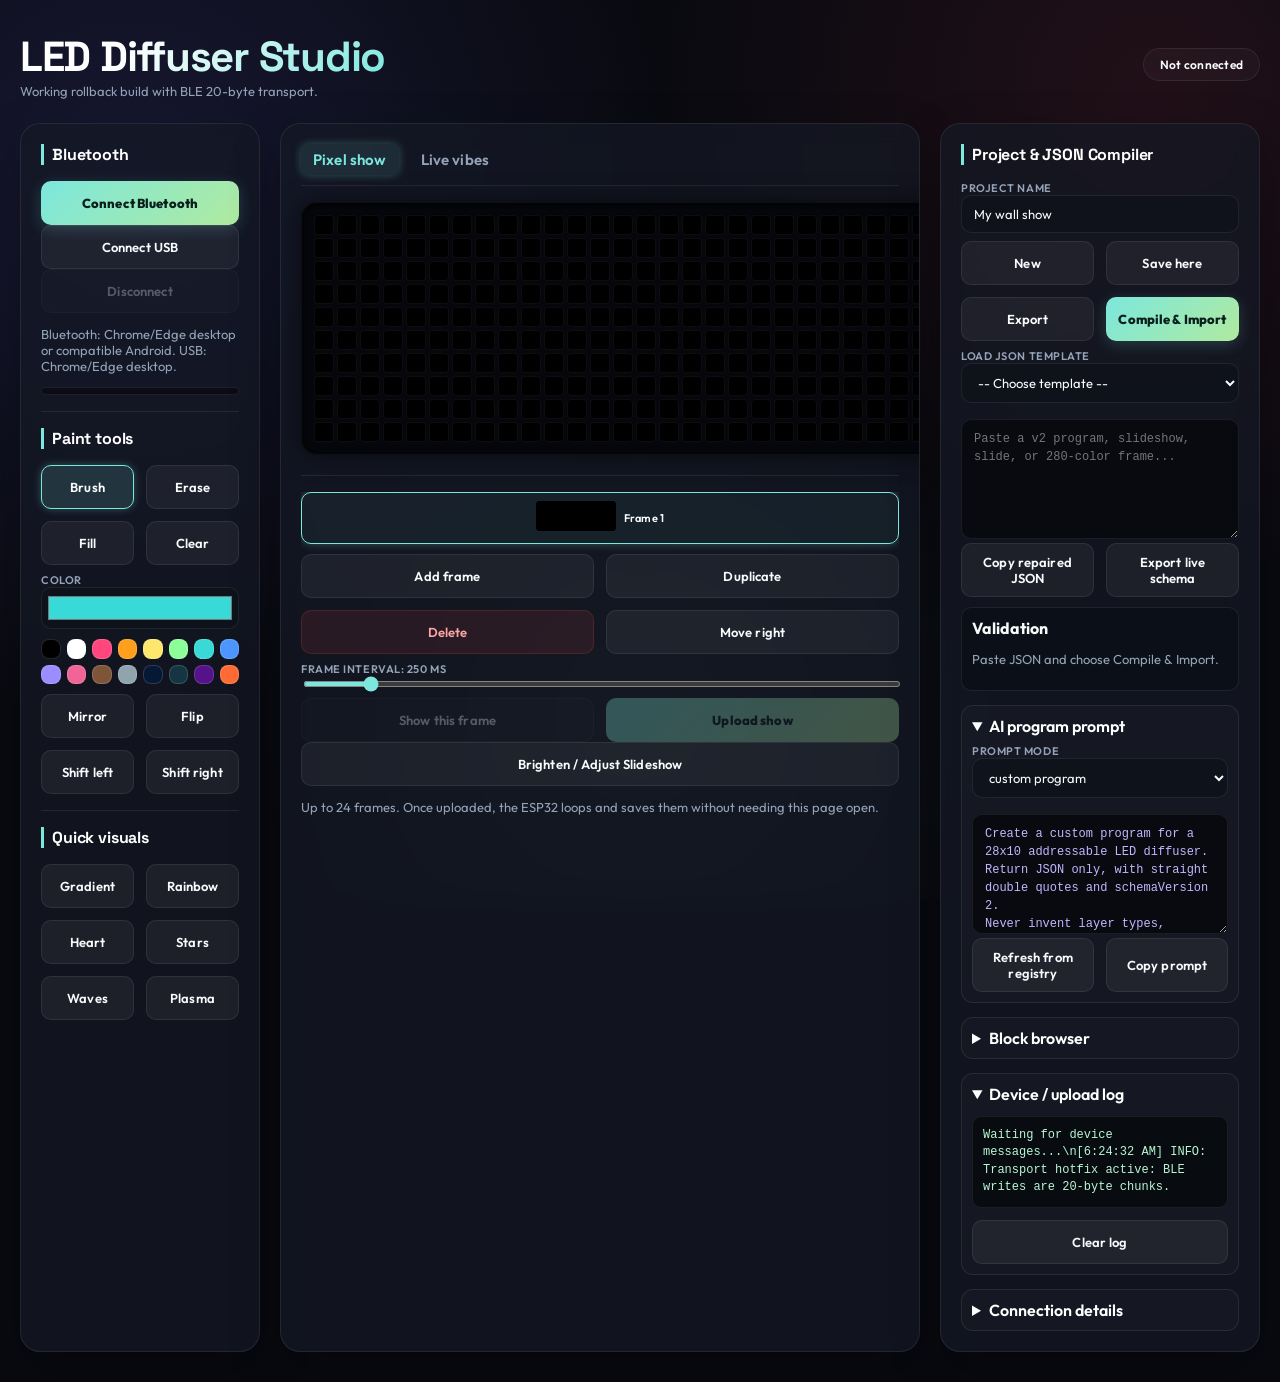
==== commit 6d5dec81: "Restore working controller as live default" ====
--- a/docs/index.html
+++ b/docs/index.html
@@ -3,22 +3,22 @@
 <head>
 <meta charset="utf-8">
 <meta name="viewport" content="width=device-width,initial-scale=1">
-<meta name="theme-color" content="#f4f1ea">
-<meta http-equiv="refresh" content="0; url=premium.html">
+<meta name="theme-color" content="#10131b">
+<meta http-equiv="refresh" content="0; url=working.html">
 <title>LED Diffuser</title>
 <style>
-body{font:16px system-ui;background:#f4f1ea;color:#171717;display:grid;place-items:center;min-height:100vh;margin:0;padding:24px;text-align:center}
-a{color:#111827;font-weight:800}
-.card{max-width:520px;background:#fbf9f3;border-radius:28px;padding:28px;box-shadow:14px 14px 28px rgba(85,75,55,.18),-12px -12px 26px rgba(255,255,255,.95)}
+body{font:16px system-ui;background:#10131b;color:#f8fafc;display:grid;place-items:center;min-height:100vh;margin:0;padding:24px;text-align:center}
+a{color:#67e8f9;font-weight:800}
+.card{max-width:520px;background:#1f2937;border-radius:22px;padding:28px;box-shadow:0 18px 50px rgba(0,0,0,.35)}
 </style>
 </head>
 <body>
 <div class="card">
 <h1>Opening LED Diffuser...</h1>
-<p>The premium controller is now the default hosted app.</p>
-<p><a href="premium.html">Tap here if it does not open automatically.</a></p>
-<p><a href="working.html">Stable fallback page</a></p>
+<p>The stable working controller is restored as the live app.</p>
+<p><a href="working.html">Tap here if it does not open automatically.</a></p>
+<p><a href="premium.html">Experimental premium page</a></p>
 </div>
-<script>location.replace("premium.html");</script>
+<script>location.replace("working.html");</script>
 </body>
 </html>
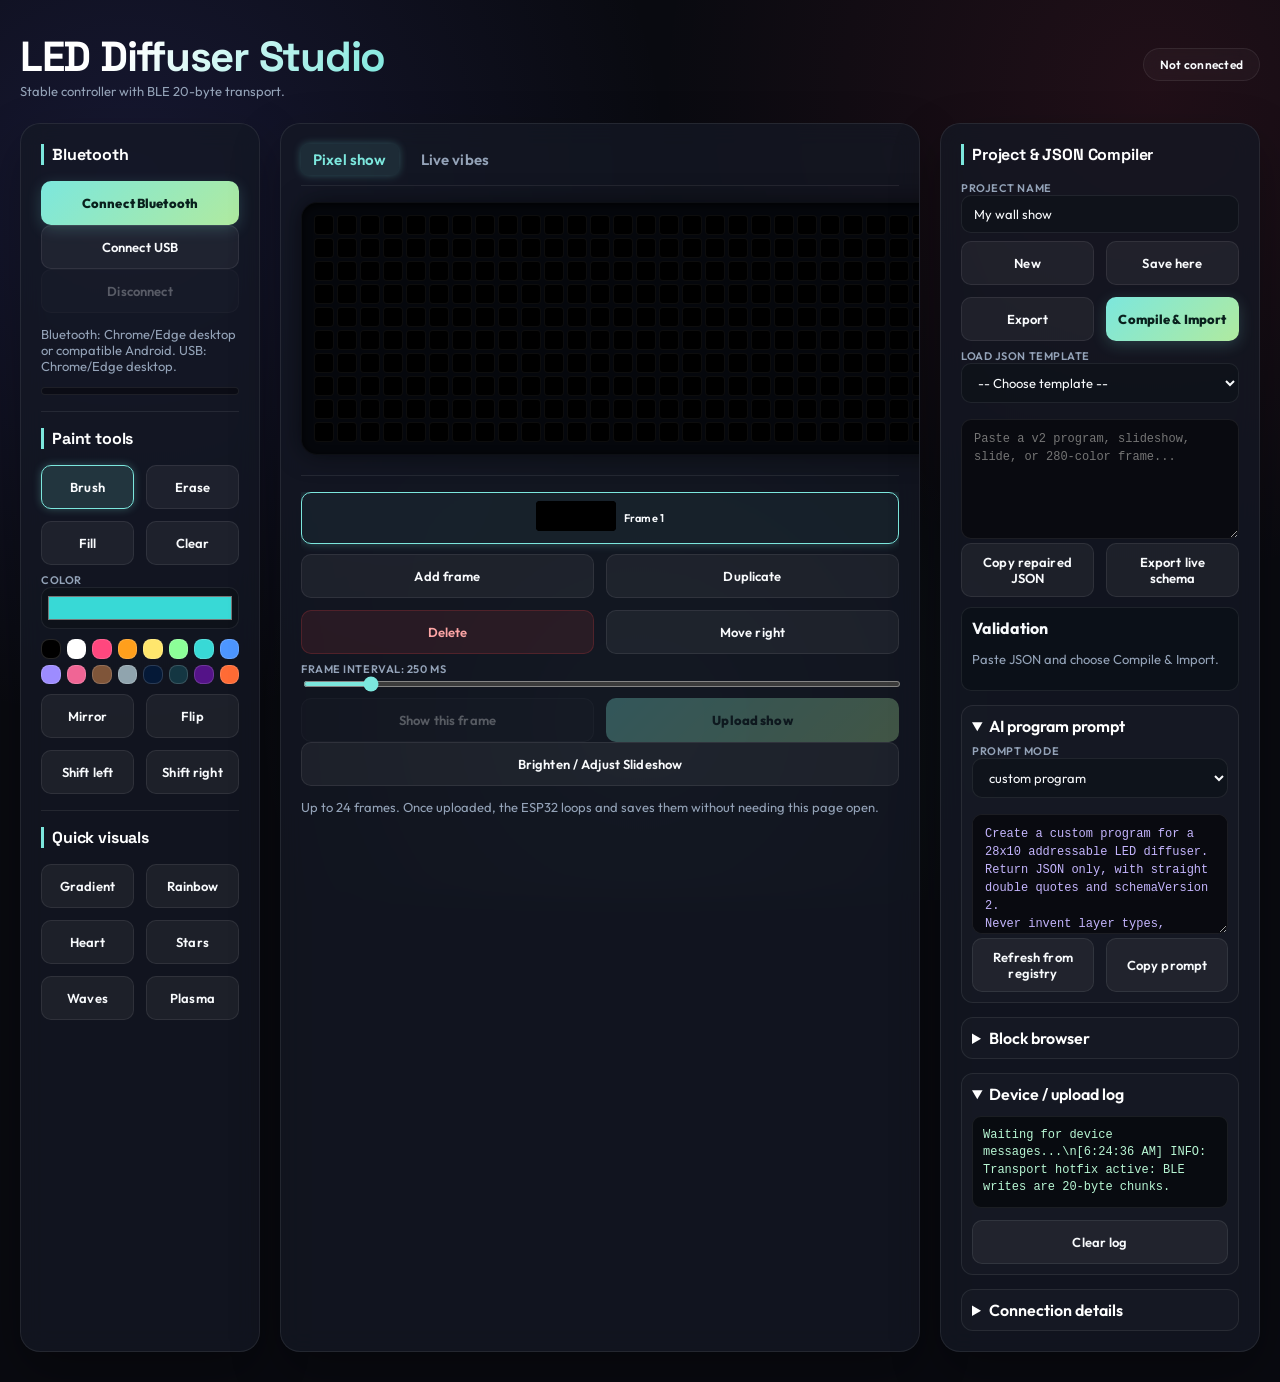
==== commit 68912c3c: "Make root page the stable controller directly" ====
--- a/docs/index.html
+++ b/docs/index.html
@@ -4,21 +4,110 @@
 <meta charset="utf-8">
 <meta name="viewport" content="width=device-width,initial-scale=1">
 <meta name="theme-color" content="#10131b">
-<meta http-equiv="refresh" content="0; url=working.html">
-<title>LED Diffuser</title>
-<style>
-body{font:16px system-ui;background:#10131b;color:#f8fafc;display:grid;place-items:center;min-height:100vh;margin:0;padding:24px;text-align:center}
-a{color:#67e8f9;font-weight:800}
-.card{max-width:520px;background:#1f2937;border-radius:22px;padding:28px;box-shadow:0 18px 50px rgba(0,0,0,.35)}
-</style>
+<title>LED Diffuser Studio</title>
+<link rel="stylesheet" href="styles.css?v=registry1">
 </head>
-<body>
-<div class="card">
-<h1>Opening LED Diffuser...</h1>
-<p>The stable working controller is restored as the live app.</p>
-<p><a href="working.html">Tap here if it does not open automatically.</a></p>
-<p><a href="premium.html">Experimental premium page</a></p>
+<body><main>
+<div class="head">
+  <div><h1>LED Diffuser Studio</h1><div class="sub">Stable controller with BLE 20-byte transport.</div></div>
+  <div id="status" class="status">Not connected</div>
 </div>
-<script>location.replace("working.html");</script>
-</body>
-</html>
+<div class="layout">
+<aside class="card sidebar">
+  <div><h2>Bluetooth</h2>
+    <button id="connect" class="primary">Connect Bluetooth</button>
+    <button id="connectUsb">Connect USB</button>
+    <button id="disconnect" disabled>Disconnect</button>
+    <p id="message" class="note">Bluetooth: Chrome/Edge desktop or compatible Android. USB: Chrome/Edge desktop.</p>
+    <div class="progress"><span id="progress"></span></div>
+  </div>
+  <div class="section"><h2>Paint tools</h2>
+    <div class="two"><button data-tool="brush" class="active">Brush</button><button data-tool="erase">Erase</button><button data-tool="fill">Fill</button><button id="clear">Clear</button></div>
+    <label>Color<input id="color" type="color" value="#38d9d6"></label>
+    <div id="palette" class="palette"></div>
+    <div class="two"><button id="mirrorX">Mirror</button><button id="mirrorY">Flip</button><button id="shiftL">Shift left</button><button id="shiftR">Shift right</button></div>
+  </div>
+  <div class="section"><h2>Quick visuals</h2>
+    <div class="two"><button data-preset="gradient">Gradient</button><button data-preset="rainbow">Rainbow</button><button data-preset="heart">Heart</button><button data-preset="stars">Stars</button><button data-preset="waves">Waves</button><button data-preset="plasma">Plasma</button></div>
+  </div>
+</aside>
+<section class="card stage">
+  <div class="tabs"><button class="tab active" data-pane="editor">Pixel show</button><button class="tab" data-pane="vibes">Live vibes</button></div>
+  <div id="editor" class="pane">
+    <div id="matrix" class="matrix"></div>
+    <div class="section"><div class="frames" id="frames"></div>
+      <div class="two"><button id="addFrame">Add frame</button><button id="cloneFrame">Duplicate</button><button id="deleteFrame" class="danger">Delete</button><button id="moveFrame">Move right</button></div>
+      <label>Frame interval: <span id="frameMsValue">250</span> ms<input id="frameMs" type="range" min="50" max="2000" step="25" value="250"></label>
+      <div class="two"><button id="sendFrame" disabled>Show this frame</button><button id="uploadShow" class="primary" disabled>Upload show</button></div>
+      <button id="openAdjustments" class="wide">Brighten / Adjust Slideshow</button>
+      <p class="note">Up to 24 frames. Once uploaded, the ESP32 loops and saves them without needing this page open.</p>
+    </div>
+  </div>
+  <div id="vibes" class="pane" hidden><div class="two">
+    <label>Mode<select id="mode"><option value="aura">Aura</option><option value="rain">Rain</option><option value="text">Scrolling text</option><option value="tilt">Motion orb</option></select></label>
+    <label>Direction<select id="direction"><option>left</option><option>right</option><option>up</option><option>down</option></select></label>
+    <label>Font<select id="font"><option value="bold">Bold (6x8)</option><option value="standard">Standard (5x7)</option></select></label>
+    <label>Text<input id="text" maxlength="32" value="VIBE"></label>
+    <label>Brightness <span id="brightnessValue">35</span><input id="brightness" type="range" min="1" max="160" value="35"></label>
+    <label>Speed <span id="speedValue">100</span> ms<input id="speed" type="range" min="35" max="1000" value="100"></label>
+    <label>Hue<input id="hue" type="range" min="0" max="255" value="180"></label>
+    <label>Saturation<input id="saturation" type="range" min="0" max="255" value="210"></label>
+    <label class="wide"><input id="motion" type="checkbox" checked style="width:auto"> Use MPU6050 motion</label>
+  </div><button id="sendVibe" class="primary" disabled>Send live vibe</button></div>
+</section>
+<aside class="card right"><h2>Project & JSON Compiler</h2>
+  <label>Project name<input id="projectName" value="My wall show"></label>
+  <div class="two"><button id="newProject">New</button><button id="saveLocal">Save here</button><button id="exportProject">Export</button><button id="importProject" class="primary">Compile & Import</button></div>
+  <label>Load JSON template<select id="jsonTemplate">
+    <option value="">-- Choose template --</option>
+    <option value="midnight_skyline">Midnight Skyline (primitives)</option>
+    <option value="cyberpunk_rain">Cyberpunk Matrix Rain</option>
+    <option value="city_sunset">Warm City Sunset</option>
+    <option value="neon_waves">Pulsing Neon Waves</option>
+    <option value="twinkle_dna">Double Helix Starfield</option>
+    <option value="pacman_retro">Pacman Retro Loop</option>
+    <option value="glitch_strobe">Hypnotic Glitch Strobe</option>
+  </select></label>
+  <textarea id="projectJson" placeholder="Paste a v2 program, slideshow, slide, or 280-color frame..."></textarea>
+  <div class="two"><button id="copyRepairedJson">Copy repaired JSON</button><button id="exportSchema">Export live schema</button></div>
+  <section id="validationPanel" class="validation-panel" aria-live="polite"><strong>Validation</strong><p class="note">Paste JSON and choose Compile & Import.</p></section>
+  <details open><summary>AI program prompt</summary>
+    <label>Prompt mode<select id="aiPromptMode"><option>custom program</option><option>ambient scene</option><option>pixel art</option><option>animation</option><option>text display</option><option>game style</option><option>music visualizer</option></select></label>
+    <textarea id="aiPrompt"></textarea>
+    <div class="two"><button id="refreshPrompt">Refresh from registry</button><button id="copyPrompt">Copy prompt</button></div>
+  </details>
+  <details><summary>Block browser</summary>
+    <input id="blockSearch" type="search" placeholder="Search blocks and parameters">
+    <div id="blockBrowser" class="block-browser"></div>
+  </details>
+  <details open><summary>Device / upload log</summary>
+    <pre id="transportLog" class="transport-log" aria-live="polite">Waiting for device messages...\n</pre>
+    <button id="clearTransportLog" type="button">Clear log</button>
+  </details>
+  <details><summary>Connection details</summary><p class="note">The page sends the same JSON directly over BLE or USB serial. Pairing and serial-port selection require a button press. GitHub never receives your display commands.</p></details>
+</aside>
+</div>
+<dialog id="adjustmentDialog" class="adjustment-dialog">
+  <form method="dialog">
+    <div class="dialog-head"><h2>Brighten / Adjust Slideshow</h2><button value="cancel" aria-label="Close">Close</button></div>
+    <div class="adjustment-previews">
+      <figure><canvas id="adjustBefore" width="280" height="100"></canvas><figcaption>Before</figcaption></figure>
+      <figure><canvas id="adjustAfter" width="280" height="100"></canvas><figcaption>After</figcaption></figure>
+    </div>
+    <div class="two">
+      <label>Brightness <span id="adjustBrightnessValue">1.00x</span><input id="adjustBrightness" type="range" min="0.1" max="3" step="0.05" value="1"></label>
+      <label>Contrast <span id="adjustContrastValue">1.00x</span><input id="adjustContrast" type="range" min="0.25" max="2.5" step="0.05" value="1"></label>
+      <label>Saturation <span id="adjustSaturationValue">1.00x</span><input id="adjustSaturation" type="range" min="0" max="3" step="0.05" value="1"></label>
+      <label>Gamma <span id="adjustGammaValue">1.00</span><input id="adjustGamma" type="range" min="0.4" max="2.5" step="0.05" value="1"></label>
+    </div>
+    <label>Apply scope<select id="adjustScope"><option value="all">Entire slideshow</option><option value="current">Current slide</option><option value="selected">Selected slide numbers</option></select></label>
+    <label id="selectedSlidesLabel" hidden>Slides, for example 1,3-5<input id="selectedSlides" value="1"></label>
+    <label><input id="adjustBake" type="checkbox" style="width:auto"> Bake permanently into pixel colors</label>
+    <p class="note">Nondestructive adjustments stay editable and are applied to preview, upload, and export. Baking modifies RGB pixels.</p>
+    <div class="two"><button id="resetAdjustments" type="button">Reset original</button><button id="applyAdjustments" type="button" class="primary">Apply adjustment</button></div>
+  </form>
+</dialog>
+<script src="program-compiler.js?v=registry1-reset2"></script>
+<script src="app.js?v=registry1-reset2"></script>
+<script src="transport-hotfix.js?v=ble20-reset2"></script>
+</main></body></html>
--- a/docs/styles.css
+++ b/docs/styles.css
@@ -0,0 +1,532 @@
+@import url('https://fonts.googleapis.com/css2?family=Outfit:wght@300;400;600;800&family=Space+Grotesk:wght@400;700&display=swap');
+
+:root {
+  color-scheme: dark;
+  --bg: #090a10;
+  --panel: rgba(21, 25, 37, 0.75);
+  --line: rgba(255, 255, 255, 0.08);
+  --ink: #f8fafc;
+  --muted: #94a3b8;
+  --a: #7ce7dd;
+  --glow: rgba(124, 231, 221, 0.3);
+  --cell: 20px;
+}
+* {
+  box-sizing: border-box;
+  font-family: 'Outfit', system-ui, sans-serif;
+}
+
+body {
+  margin: 0;
+  background: 
+    radial-gradient(circle at 10% 20%, rgba(99, 102, 241, 0.15) 0%, transparent 40%),
+    radial-gradient(circle at 90% 10%, rgba(244, 63, 94, 0.1) 0%, transparent 35%),
+    radial-gradient(circle at 50% 80%, rgba(124, 231, 221, 0.08) 0%, transparent 40%),
+    var(--bg);
+  background-attachment: fixed;
+  color: var(--ink);
+  min-height: 100vh;
+}
+
+main {
+  max-width: 1360px;
+  margin: auto;
+  padding: 30px 20px;
+}
+
+.head {
+  display: flex;
+  align-items: center;
+  justify-content: space-between;
+  gap: 20px;
+  margin-bottom: 24px;
+}
+
+h1 {
+  font-family: 'Space Grotesk', sans-serif;
+  font-weight: 700;
+  font-size: clamp(28px, 4vw, 42px);
+  margin: 0;
+  letter-spacing: -0.03em;
+  background: linear-gradient(135deg, #fff 30%, var(--a));
+  -webkit-background-clip: text;
+  -webkit-text-fill-color: transparent;
+}
+
+h2 {
+  font-family: 'Space Grotesk', sans-serif;
+  font-weight: 700;
+  font-size: 16px;
+  margin: 0 0 16px;
+  letter-spacing: -0.01em;
+  color: #fff;
+  border-left: 3px solid var(--a);
+  padding-left: 8px;
+}
+
+.sub, .note {
+  color: var(--muted);
+  font-size: 13px;
+}
+
+.status {
+  padding: 8px 16px;
+  border: 1px solid var(--line);
+  background: rgba(255, 255, 255, 0.03);
+  backdrop-filter: blur(8px);
+  border-radius: 99px;
+  max-width: 50%;
+  overflow: hidden;
+  text-overflow: ellipsis;
+  white-space: nowrap;
+  font-size: 12px;
+  font-weight: 600;
+  letter-spacing: 0.02em;
+  transition: all 0.3s ease;
+}
+
+.status.on {
+  color: #062b27;
+  background: var(--a);
+  box-shadow: 0 0 15px var(--glow);
+  border-color: var(--a);
+}
+
+.layout {
+  display: grid;
+  grid-template-columns: 240px minmax(540px, 1fr) 320px;
+  gap: 20px;
+}
+
+.card {
+  background: var(--panel);
+  border: 1px solid var(--line);
+  border-radius: 20px;
+  padding: 20px;
+  box-shadow: 0 20px 50px rgba(0, 0, 0, 0.3);
+  backdrop-filter: blur(12px);
+  -webkit-backdrop-filter: blur(12px);
+  transition: transform 0.2s ease, box-shadow 0.2s ease;
+}
+
+.card:hover {
+  box-shadow: 0 24px 60px rgba(0, 0, 0, 0.4);
+}
+
+.section {
+  border-top: 1px solid var(--line);
+  padding-top: 16px;
+  margin-top: 16px;
+}
+
+.row, .two {
+  display: grid;
+  grid-template-columns: 1fr 1fr;
+  gap: 12px;
+}
+
+.wide {
+  grid-column: 1 / -1;
+}
+
+label {
+  display: block;
+  color: var(--muted);
+  font-size: 11px;
+  font-weight: 600;
+  text-transform: uppercase;
+  letter-spacing: 0.05em;
+  margin: 8px 0;
+}
+
+input, select, button, textarea {
+  width: 100%;
+  padding: 10px 12px;
+  border: 1px solid var(--line);
+  border-radius: 10px;
+  background: rgba(13, 17, 24, 0.6);
+  color: var(--ink);
+  font-size: 13px;
+  transition: all 0.2s ease;
+}
+
+input:focus, select:focus, textarea:focus {
+  border-color: var(--a);
+  outline: none;
+  box-shadow: 0 0 8px var(--glow);
+}
+
+input[type=color] {
+  height: 42px;
+  padding: 4px;
+  cursor: pointer;
+}
+
+input[type=range] {
+  padding: 0;
+  height: 6px;
+  accent-color: var(--a);
+  background: rgba(255, 255, 255, 0.1);
+  border: none;
+  border-radius: 3px;
+  cursor: pointer;
+}
+
+button {
+  background: rgba(255, 255, 255, 0.05);
+  border: 1px solid rgba(255, 255, 255, 0.08);
+  font-weight: 600;
+  letter-spacing: 0.01em;
+  cursor: pointer;
+  min-height: 44px;
+  display: flex;
+  align-items: center;
+  justify-content: center;
+  gap: 8px;
+  transition: all 0.2s cubic-bezier(0.4, 0, 0.2, 1);
+}
+
+button:hover {
+  background: rgba(255, 255, 255, 0.1);
+  border-color: rgba(255, 255, 255, 0.15);
+  transform: translateY(-1px);
+}
+
+button:active {
+  transform: translateY(1px);
+}
+
+button.primary {
+  background: linear-gradient(135deg, var(--a) 0%, #b0ea9f 100%);
+  color: #09201d;
+  border: none;
+  font-weight: 800;
+  box-shadow: 0 4px 15px rgba(124, 231, 221, 0.2);
+}
+
+button.primary:hover {
+  box-shadow: 0 6px 20px rgba(124, 231, 221, 0.35);
+  filter: brightness(1.05);
+}
+
+button.active {
+  background: rgba(124, 231, 221, 0.15);
+  border-color: var(--a);
+  box-shadow: 0 0 8px var(--glow);
+}
+
+button.danger {
+  color: #fca5a5;
+  background: rgba(239, 68, 68, 0.1);
+  border-color: rgba(239, 68, 68, 0.2);
+}
+
+button.danger:hover {
+  background: rgba(239, 68, 68, 0.2);
+  border-color: #ef4444;
+}
+
+button:disabled {
+  opacity: 0.3;
+  cursor: not-allowed;
+  transform: none !important;
+  box-shadow: none !important;
+}
+
+.stage {
+  overflow: auto;
+}
+
+.matrix {
+  display: grid;
+  grid-template-columns: repeat(28, var(--cell));
+  grid-template-rows: repeat(10, var(--cell));
+  gap: 3px;
+  width: max-content;
+  touch-action: none;
+  user-select: none;
+  background: #05070c;
+  padding: 12px;
+  border-radius: 16px;
+  margin: 10px auto 20px;
+  box-shadow: inset 0 2px 10px rgba(0, 0, 0, 0.8), 0 0 25px rgba(0,0,0,0.5);
+  border: 1px solid rgba(255, 255, 255, 0.03);
+}
+
+.pixel {
+  width: var(--cell);
+  height: var(--cell);
+  background: #000;
+  border-radius: 4px;
+  border: 1px solid rgba(255, 255, 255, 0.05);
+  cursor: crosshair;
+  transition: transform 0.1s ease, box-shadow 0.1s ease;
+}
+
+.pixel:hover {
+  outline: 2px solid #fff;
+  transform: scale(1.15);
+  z-index: 2;
+  box-shadow: 0 0 12px rgba(255, 255, 255, 0.5);
+}
+
+.palette {
+  display: grid;
+  grid-template-columns: repeat(8, 1fr);
+  gap: 6px;
+  margin: 10px 0;
+}
+
+.swatch {
+  aspect-ratio: 1;
+  border-radius: 8px;
+  border: 1px solid rgba(255, 255, 255, 0.15);
+  cursor: pointer;
+  transition: transform 0.15s ease, box-shadow 0.15s ease;
+}
+
+.swatch:hover {
+  transform: scale(1.2) rotate(5deg);
+  box-shadow: 0 0 10px rgba(255, 255, 255, 0.4);
+}
+
+.frames {
+  display: flex;
+  gap: 10px;
+  overflow-x: auto;
+  padding-bottom: 10px;
+  scrollbar-width: thin;
+}
+
+.frame {
+  min-width: 96px;
+  padding: 8px;
+  border-radius: 10px;
+  background: rgba(255, 255, 255, 0.02);
+  border: 1px solid var(--line);
+}
+
+.frame.active {
+  border-color: var(--a);
+  background: rgba(124, 231, 221, 0.05);
+  box-shadow: 0 0 10px var(--glow);
+}
+
+.frame canvas {
+  width: 80px;
+  height: 30px;
+  image-rendering: pixelated;
+  background: #000;
+  border-radius: 4px;
+  margin-bottom: 4px;
+}
+
+.frame small {
+  display: block;
+  font-size: 11px;
+  font-weight: 600;
+  text-align: center;
+}
+
+.progress {
+  height: 8px;
+  background: rgba(0, 0, 0, 0.4);
+  border-radius: 99px;
+  overflow: hidden;
+  margin-top: 12px;
+  border: 1px solid var(--line);
+}
+
+.progress span {
+  display: block;
+  height: 100%;
+  width: 0;
+  background: linear-gradient(90deg, var(--a), #b0ea9f);
+  border-radius: 99px;
+  transition: width 0.1s ease;
+}
+
+details {
+  margin-top: 14px;
+  background: rgba(255, 255, 255, 0.02);
+  border: 1px solid var(--line);
+  border-radius: 12px;
+  padding: 10px;
+}
+
+details summary {
+  font-weight: 600;
+  cursor: pointer;
+  color: #fff;
+  user-select: none;
+}
+
+textarea {
+  min-height: 120px;
+  font-family: monospace;
+  font-size: 12px;
+  background: #090a10;
+  color: #c4b5fd;
+  border: 1px solid var(--line);
+  border-radius: 10px;
+  margin-top: 8px;
+  line-height: 1.5;
+}
+
+.tabs {
+  display: flex;
+  gap: 10px;
+  margin-bottom: 16px;
+  border-bottom: 1px solid var(--line);
+  padding-bottom: 10px;
+}
+
+.tab {
+  width: auto;
+  border: none;
+  background: transparent;
+  color: var(--muted);
+  font-weight: 600;
+  font-size: 15px;
+  min-height: auto;
+  padding: 6px 12px;
+  border-radius: 8px;
+}
+
+.tab:hover {
+  background: rgba(255, 255, 255, 0.04);
+  color: #fff;
+}
+
+.tab.active {
+  color: var(--a);
+  background: rgba(124, 231, 221, 0.1);
+}
+
+.pane[hidden] {
+  display: none !important;
+}
+
+.error {
+  color: #fca5a5;
+  background: rgba(220, 38, 38, 0.15);
+  border-color: #ef4444;
+}
+
+@media (max-width: 1020px) {
+  .layout {
+    grid-template-columns: 200px minmax(480px, 1fr);
+  }
+  .right {
+    grid-column: 1 / -1;
+  }
+}
+
+@media (max-width: 720px) {
+  :root {
+    --cell: clamp(8px, calc((100vw - 75px) * 0.0357), 13px);
+  }
+  body {
+    font-size: 14px;
+    overflow-x: hidden;
+  }
+  main {
+    padding: 10px;
+  }
+  .layout {
+    display: flex;
+    flex-direction: column;
+    gap: 12px;
+  }
+  .card {
+    margin: 0;
+    padding: 14px;
+    border-radius: 16px;
+  }
+  .head {
+    align-items: flex-start;
+    flex-direction: column;
+    margin-bottom: 12px;
+  }
+  .head h1 {
+    font-size: 28px;
+  }
+  .status {
+    max-width: 100%;
+    width: 100%;
+    text-align: center;
+  }
+  .sidebar {
+    display: block;
+  }
+  .sidebar > div:first-child {
+    display: grid;
+    grid-template-columns: 1fr 1fr;
+    gap: 8px;
+  }
+  .sidebar > div:first-child h2,
+  .sidebar > div:first-child p,
+  .sidebar > div:first-child .progress {
+    grid-column: 1 / -1;
+  }
+  .sidebar .section {
+    margin-top: 14px;
+  }
+  .stage {
+    padding: 10px;
+  }
+  .matrix {
+    gap: 2px;
+    padding: 8px;
+    max-width: 100%;
+    margin: 0 auto;
+  }
+  .pixel {
+    border-radius: 3px;
+  }
+  .tabs {
+    position: sticky;
+    top: 0;
+    z-index: 3;
+    background: var(--panel);
+    padding: 6px 0;
+  }
+  .tab {
+    flex: 1;
+    min-height: 40px;
+  }
+  button, input, select, textarea {
+    font-size: 15px;
+    min-height: 44px;
+  }
+  input[type=color] {
+    height: 44px;
+  }
+  input[type=range] {
+    min-height: 30px;
+  }
+  .palette {
+    grid-template-columns: repeat(8, minmax(28px, 1fr));
+    gap: 8px;
+  }
+  .swatch {
+    min-height: 32px;
+  }
+  .right {
+    order: 3;
+  }
+}.transport-log{max-height:220px;overflow:auto;white-space:pre-wrap;word-break:break-word;background:#080b10;border:1px solid var(--line);border-radius:9px;padding:10px;color:#b8f7d4;font:12px/1.45 ui-monospace,SFMono-Regular,Consolas,monospace}.transport-log+.button{margin-top:6px}
+.validation-panel{margin-top:10px;padding:10px;border:1px solid var(--line);border-radius:10px;background:#0b1018;max-height:260px;overflow:auto}
+.validation-panel ul{margin:6px 0 10px;padding-left:20px}
+.validation-panel li{margin:4px 0}
+.validation-errors{color:#ffadb9}.validation-warnings{color:#ffe29a}.validation-ok{color:#8cff98}
+.block-browser{display:grid;gap:9px;max-height:460px;overflow:auto;margin-top:9px}
+.block-card{border:1px solid var(--line);border-radius:10px;padding:9px;background:#0c1119}
+.block-card header{display:flex;justify-content:space-between;gap:8px}.block-card header span{color:var(--a);font-size:11px}
+.block-card p{color:var(--muted);margin:6px 0}.block-card ul{margin:6px 0;padding-left:18px;font-size:11px}
+.adjustment-dialog{width:min(760px,calc(100vw - 24px));max-height:90vh;overflow:auto;border:1px solid var(--line);border-radius:16px;background:var(--panel);color:var(--ink);padding:16px}
+.adjustment-dialog::backdrop{background:#000b;backdrop-filter:blur(3px)}
+.dialog-head{display:flex;align-items:center;justify-content:space-between;gap:12px}.dialog-head h2{font-size:20px;margin:0}.dialog-head button{width:auto}
+.adjustment-previews{display:grid;grid-template-columns:1fr 1fr;gap:12px;margin:14px 0}
+.adjustment-previews figure{margin:0}.adjustment-previews canvas{width:100%;aspect-ratio:28/10;image-rendering:pixelated;background:#000;border:1px solid var(--line);border-radius:8px}.adjustment-previews figcaption{text-align:center;color:var(--muted)}
+@media(max-width:720px){.adjustment-dialog{width:calc(100vw - 12px);max-height:96vh;padding:10px}.adjustment-previews{grid-template-columns:1fr}.validation-panel{max-height:220px}.block-browser{max-height:360px}}
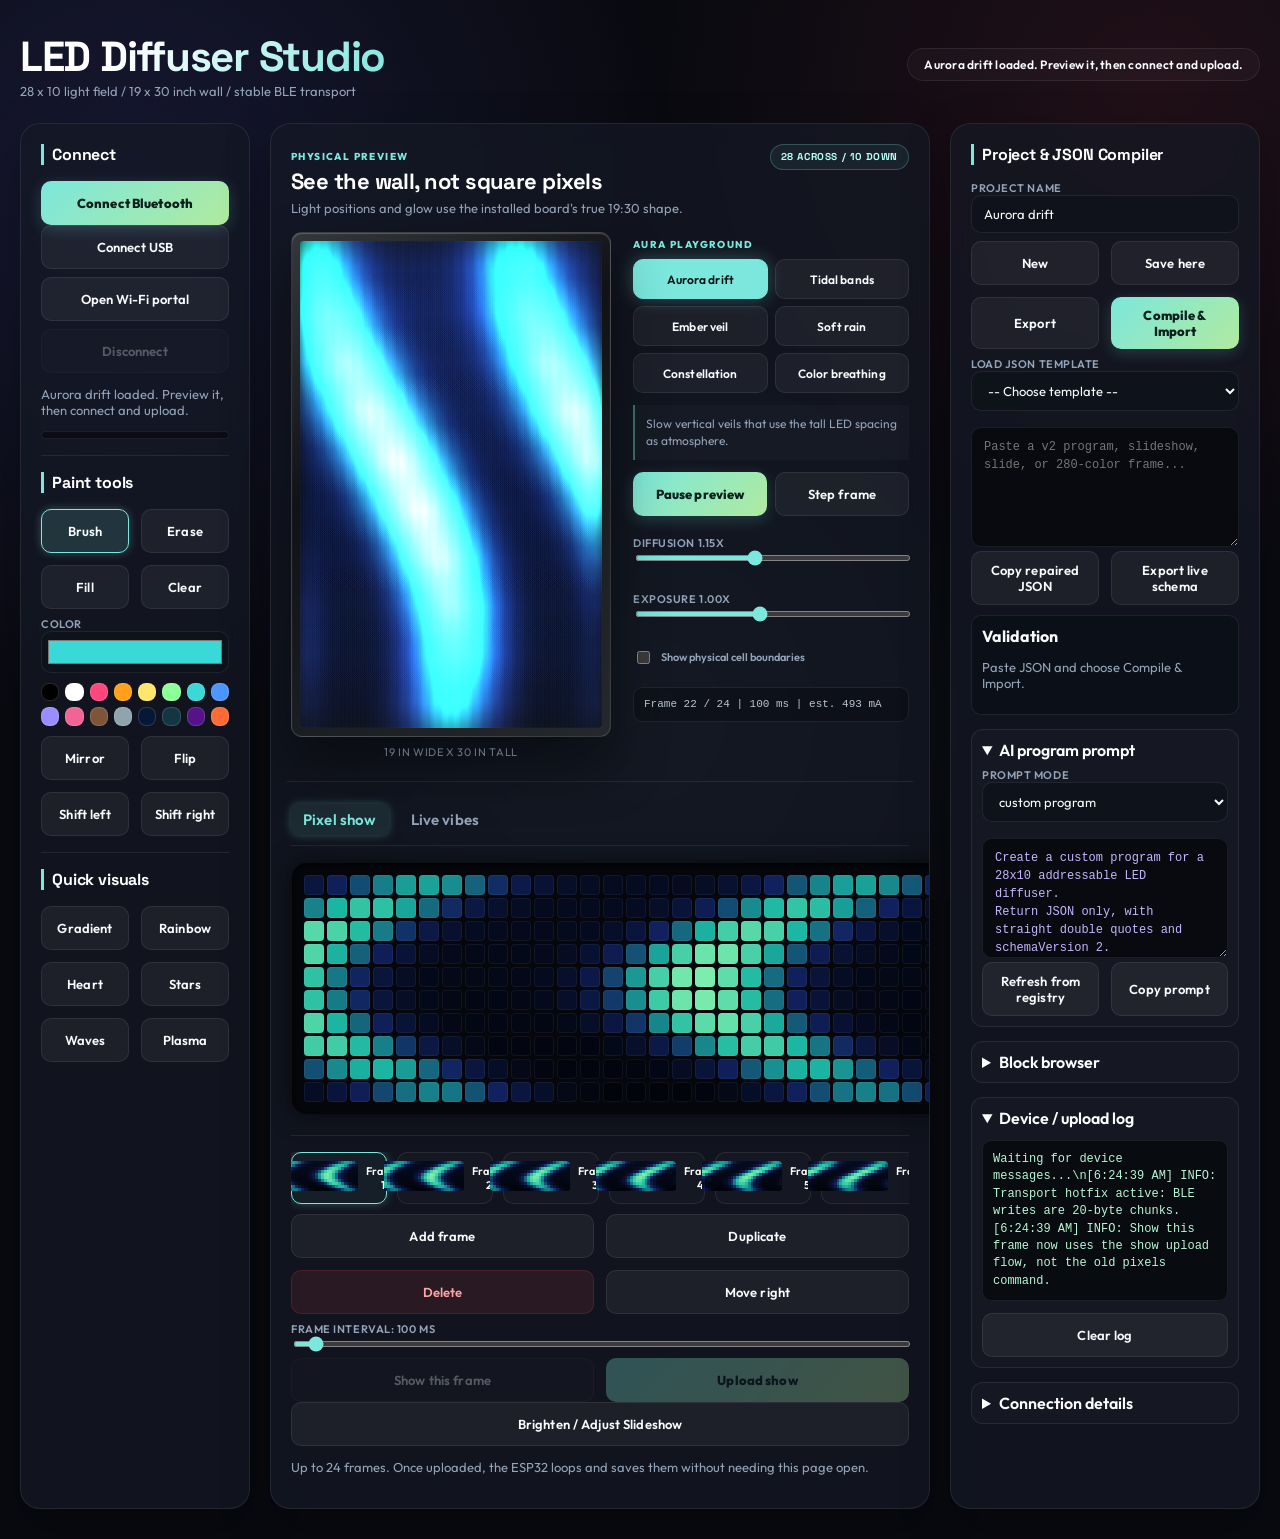
==== commit 774bc56c: "Revamp physical preview and wireless control" ====
--- a/docs/index.html
+++ b/docs/index.html
@@ -5,20 +5,21 @@
 <meta name="viewport" content="width=device-width,initial-scale=1">
 <meta name="theme-color" content="#10131b">
 <title>LED Diffuser Studio</title>
-<link rel="stylesheet" href="styles.css?v=registry1">
+<link rel="stylesheet" href="styles.css?v=revamp1">
 </head>
 <body><main>
 <div class="head">
-  <div><h1>LED Diffuser Studio</h1><div class="sub">Stable controller with BLE 20-byte transport.</div></div>
+  <div><h1>LED Diffuser Studio</h1><div class="sub">28 x 10 light field / 19 x 30 inch wall / stable BLE transport</div></div>
   <div id="status" class="status">Not connected</div>
 </div>
 <div class="layout">
 <aside class="card sidebar">
-  <div><h2>Bluetooth</h2>
+  <div><h2>Connect</h2>
     <button id="connect" class="primary">Connect Bluetooth</button>
     <button id="connectUsb">Connect USB</button>
+    <a id="wifiPortal" class="button-link" href="http://192.168.4.1" target="_blank" rel="noreferrer">Open Wi-Fi portal</a>
     <button id="disconnect" disabled>Disconnect</button>
-    <p id="message" class="note">Bluetooth: Chrome/Edge desktop or compatible Android. USB: Chrome/Edge desktop.</p>
+    <p id="message" class="note">Join LED-Diffuser Wi-Fi for the automatic portal, or use Bluetooth/USB from this studio.</p>
     <div class="progress"><span id="progress"></span></div>
   </div>
   <div class="section"><h2>Paint tools</h2>
@@ -32,6 +33,28 @@
   </div>
 </aside>
 <section class="card stage">
+  <section class="simulator-shell" aria-labelledby="simulatorTitle">
+    <div class="simulator-head">
+      <div><span class="eyebrow">Physical preview</span><h2 id="simulatorTitle">See the wall, not square pixels</h2><p>Light positions and glow use the installed board's true 19:30 shape.</p></div>
+      <span class="geometry-badge">28 across / 10 down</span>
+    </div>
+    <div class="simulator-layout">
+      <figure class="wall-preview"><div class="wall-frame"><canvas id="diffuserCanvas" width="380" height="600" aria-label="Animated physical LED diffuser preview"></canvas></div><figcaption>19 in wide x 30 in tall</figcaption></figure>
+      <div class="playground-controls">
+        <div><span class="field-title">Aura playground</span><div class="effect-grid" id="effectGrid">
+          <button type="button" data-effect="aurora">Aurora drift</button><button type="button" data-effect="tide">Tidal bands</button>
+          <button type="button" data-effect="ember">Ember veil</button><button type="button" data-effect="rain">Soft rain</button>
+          <button type="button" data-effect="constellation">Constellation</button><button type="button" data-effect="breathe">Color breathing</button>
+        </div></div>
+        <p id="effectDescription" class="effect-description">Slow vertical veils that use the tall LED spacing as atmosphere.</p>
+        <div class="transport-row"><button id="previewPlay" type="button" class="primary">Pause preview</button><button id="previewStep" type="button">Step frame</button></div>
+        <label>Diffusion <span id="previewGlowValue">1.15x</span><input id="previewGlow" type="range" min="0.35" max="2.2" step="0.05" value="1.15"></label>
+        <label>Exposure <span id="previewExposureValue">1.00x</span><input id="previewExposure" type="range" min="0.35" max="1.8" step="0.05" value="1"></label>
+        <label class="inline-check"><input id="previewGrid" type="checkbox"> Show physical cell boundaries</label>
+        <div id="previewReadout" class="preview-readout">Frame 1 / 1</div>
+      </div>
+    </div>
+  </section>
   <div class="tabs"><button class="tab active" data-pane="editor">Pixel show</button><button class="tab" data-pane="vibes">Live vibes</button></div>
   <div id="editor" class="pane">
     <div id="matrix" class="matrix"></div>
@@ -107,7 +130,10 @@
     <div class="two"><button id="resetAdjustments" type="button">Reset original</button><button id="applyAdjustments" type="button" class="primary">Apply adjustment</button></div>
   </form>
 </dialog>
-<script src="program-compiler.js?v=registry1-reset2"></script>
-<script src="app.js?v=registry1-reset2"></script>
-<script src="transport-hotfix.js?v=ble20-reset2"></script>
+<script src="program-compiler.js?v=revamp1"></script>
+<script src="template-catalog.js?v=revamp1"></script>
+<script src="physical-simulator.js?v=revamp1"></script>
+<script src="app.js?v=revamp1"></script>
+<script src="revamp.js?v=revamp1"></script>
+<script src="transport-hotfix.js?v=ble20-revamp1"></script>
 </main></body></html>
--- a/docs/styles.css
+++ b/docs/styles.css
@@ -530,3 +530,59 @@
 .adjustment-previews{display:grid;grid-template-columns:1fr 1fr;gap:12px;margin:14px 0}
 .adjustment-previews figure{margin:0}.adjustment-previews canvas{width:100%;aspect-ratio:28/10;image-rendering:pixelated;background:#000;border:1px solid var(--line);border-radius:8px}.adjustment-previews figcaption{text-align:center;color:var(--muted)}
 @media(max-width:720px){.adjustment-dialog{width:calc(100vw - 12px);max-height:96vh;padding:10px}.adjustment-previews{grid-template-columns:1fr}.validation-panel{max-height:220px}.block-browser{max-height:360px}}
+
+/* Physical wall simulator */
+.button-link {
+  width: 100%;
+  min-height: 44px;
+  display: flex;
+  align-items: center;
+  justify-content: center;
+  margin: 8px 0;
+  padding: 10px 12px;
+  border: 1px solid rgba(255,255,255,.08);
+  border-radius: 10px;
+  background: rgba(255,255,255,.05);
+  color: var(--ink);
+  font-size: 13px;
+  font-weight: 600;
+  text-decoration: none;
+}
+.button-link:hover { background: rgba(255,255,255,.1); border-color: rgba(255,255,255,.15); }
+.simulator-shell { margin: -4px -4px 22px; padding: 4px 4px 22px; border-bottom: 1px solid var(--line); }
+.simulator-head { display: flex; align-items: flex-start; justify-content: space-between; gap: 18px; margin-bottom: 16px; }
+.simulator-head h2 { margin: 3px 0 5px; padding: 0; border: 0; font-size: 22px; letter-spacing: -.025em; }
+.simulator-head p { margin: 0; color: var(--muted); font-size: 13px; }
+.eyebrow, .field-title { color: var(--a); font-size: 10px; font-weight: 800; letter-spacing: .14em; text-transform: uppercase; }
+.geometry-badge { flex: none; padding: 7px 10px; border: 1px solid rgba(124,231,221,.25); border-radius: 999px; background: rgba(124,231,221,.07); color: #b8fff8; font: 700 10px/1 'Space Grotesk',sans-serif; letter-spacing: .06em; text-transform: uppercase; }
+.simulator-layout { display: grid; grid-template-columns: minmax(245px, 320px) minmax(190px, 1fr); gap: 22px; align-items: start; }
+.wall-preview { margin: 0; }
+.wall-frame { position: relative; width: 100%; aspect-ratio: 19/30; overflow: hidden; padding: 8px; border: 1px solid rgba(255,255,255,.14); border-radius: 11px; background: linear-gradient(145deg,#34383d,#101215 38%,#25292d); box-shadow: 0 28px 55px rgba(0,0,0,.42), inset 0 1px 1px rgba(255,255,255,.2); }
+.wall-frame::after { content: ""; position: absolute; inset: 8px; pointer-events: none; border: 1px solid rgba(255,255,255,.035); box-shadow: inset 0 0 50px rgba(255,255,255,.035); }
+.wall-frame canvas { display: block; width: 100%; height: 100%; border-radius: 4px; }
+.wall-preview figcaption { margin-top: 8px; color: var(--muted); font-size: 11px; text-align: center; letter-spacing: .06em; text-transform: uppercase; }
+.playground-controls { display: grid; gap: 12px; }
+.effect-grid { display: grid; grid-template-columns: repeat(2,minmax(0,1fr)); gap: 7px; margin-top: 7px; }
+.effect-grid button { min-height: 40px; padding: 8px; font-size: 12px; }
+.effect-grid button.active { color: #071211; background: var(--a); border-color: var(--a); box-shadow: 0 0 18px var(--glow); }
+.effect-description { min-height: 48px; margin: 0; padding: 10px 11px; border-left: 2px solid rgba(124,231,221,.42); background: rgba(255,255,255,.025); color: var(--muted); font-size: 12px; line-height: 1.45; }
+.transport-row { display: grid; grid-template-columns: 1fr 1fr; gap: 8px; }
+.inline-check { display: flex; align-items: center; gap: 8px; text-transform: none; letter-spacing: 0; }
+.inline-check input { width: auto; min-height: 0; }
+.preview-readout { padding: 9px 10px; border: 1px solid var(--line); border-radius: 9px; background: rgba(0,0,0,.24); color: #b9c4d2; font: 11px/1.35 ui-monospace,SFMono-Regular,Consolas,monospace; }
+
+@media (min-width:1021px) {
+  main { max-width: 1500px; }
+  .layout { grid-template-columns: 230px minmax(590px,1fr) 310px; }
+}
+@media (max-width:1180px) and (min-width:721px) {
+  .layout { grid-template-columns: 220px minmax(560px,1fr); }
+  .right { grid-column: 1 / -1; }
+}
+@media (max-width:720px) {
+  .simulator-head { flex-direction: column; gap: 9px; }
+  .simulator-layout { grid-template-columns: 1fr; }
+  .wall-preview { width: min(78vw,290px); margin: 0 auto; }
+  .effect-grid { grid-template-columns: repeat(2,minmax(0,1fr)); }
+  .simulator-head h2 { font-size: 20px; }
+}
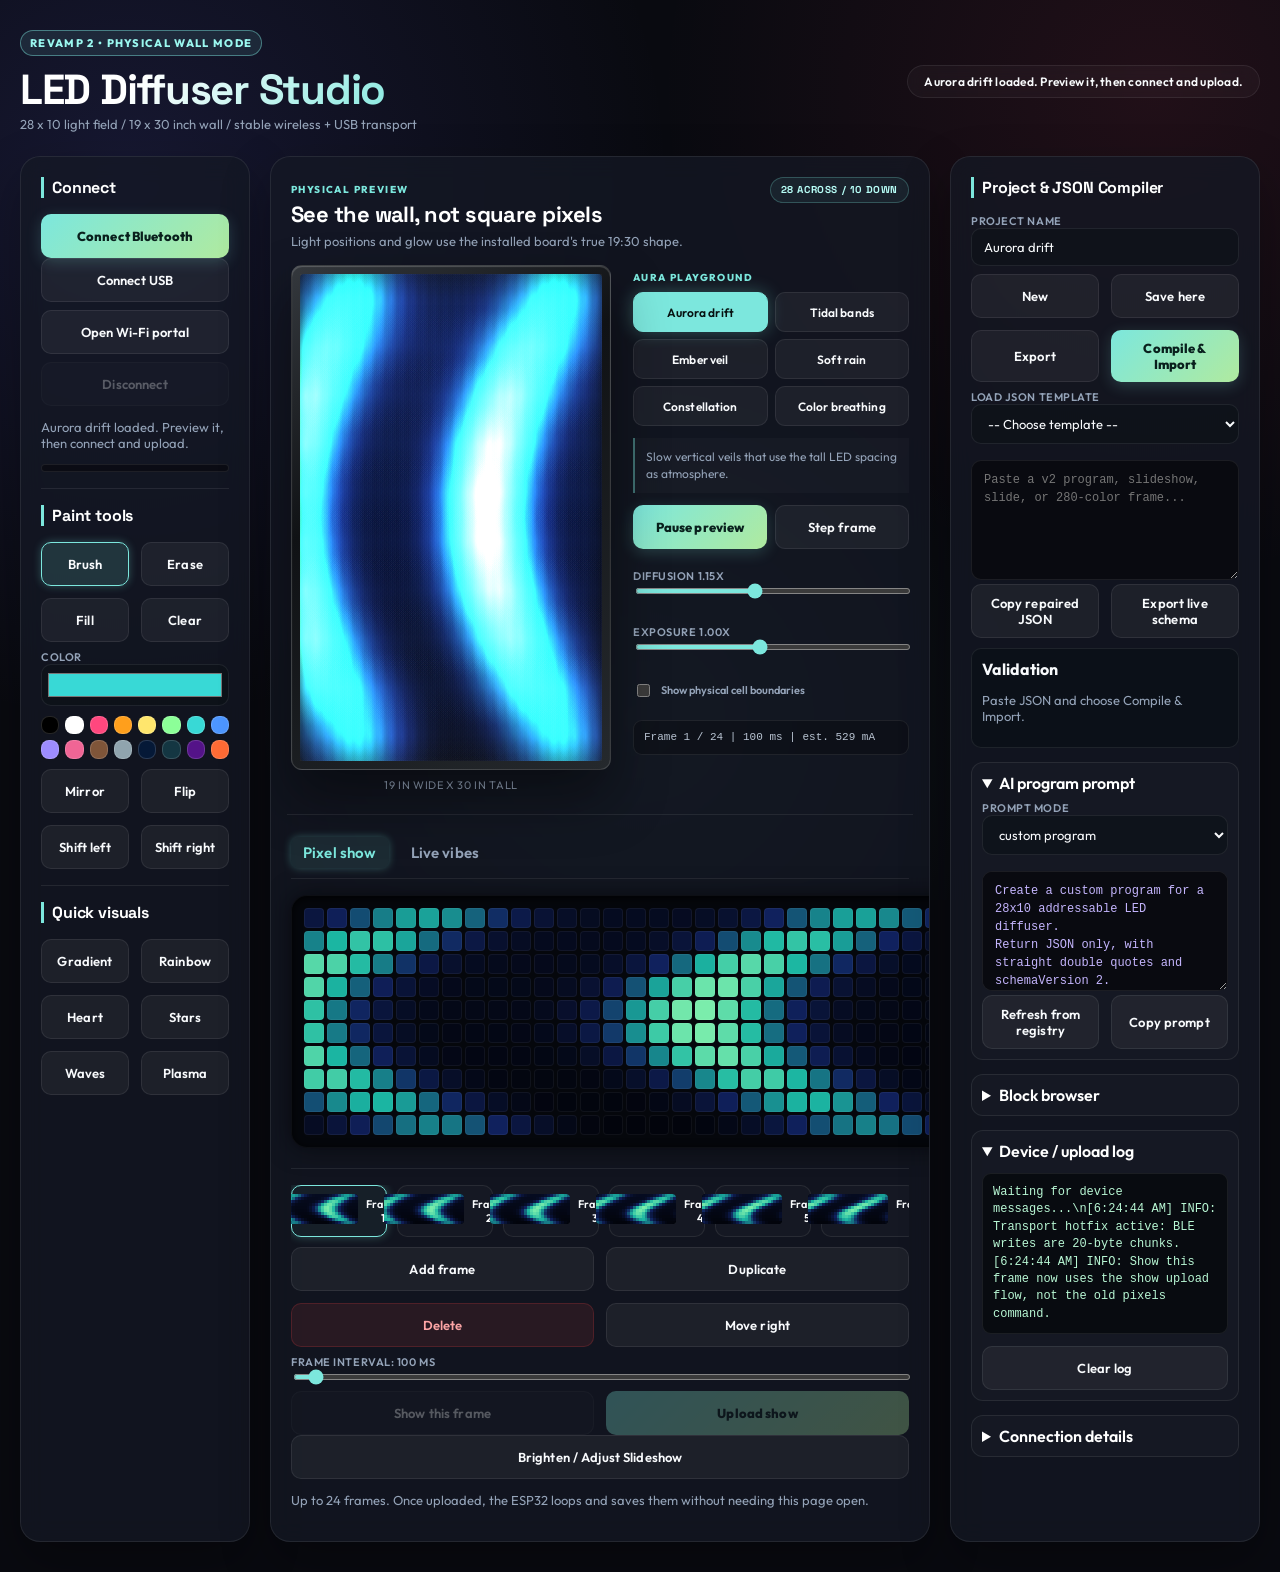
==== commit 8bde6419: "Fix GitHub Pages cache and USB connection" ====
--- a/docs/index.html
+++ b/docs/index.html
@@ -5,11 +5,11 @@
 <meta name="viewport" content="width=device-width,initial-scale=1">
 <meta name="theme-color" content="#10131b">
 <title>LED Diffuser Studio</title>
-<link rel="stylesheet" href="styles.css?v=revamp1">
+<link rel="stylesheet" href="styles.css?v=revamp2">
 </head>
 <body><main>
 <div class="head">
-  <div><h1>LED Diffuser Studio</h1><div class="sub">28 x 10 light field / 19 x 30 inch wall / stable BLE transport</div></div>
+  <div><div class="build-badge">REVAMP 2 &bull; PHYSICAL WALL MODE</div><h1>LED Diffuser Studio</h1><div class="sub">28 x 10 light field / 19 x 30 inch wall / stable wireless + USB transport</div></div>
   <div id="status" class="status">Not connected</div>
 </div>
 <div class="layout">
@@ -130,10 +130,10 @@
     <div class="two"><button id="resetAdjustments" type="button">Reset original</button><button id="applyAdjustments" type="button" class="primary">Apply adjustment</button></div>
   </form>
 </dialog>
-<script src="program-compiler.js?v=revamp1"></script>
-<script src="template-catalog.js?v=revamp1"></script>
-<script src="physical-simulator.js?v=revamp1"></script>
-<script src="app.js?v=revamp1"></script>
-<script src="revamp.js?v=revamp1"></script>
-<script src="transport-hotfix.js?v=ble20-revamp1"></script>
+<script src="program-compiler.js?v=revamp2"></script>
+<script src="template-catalog.js?v=revamp2"></script>
+<script src="physical-simulator.js?v=revamp2"></script>
+<script src="app.js?v=revamp2"></script>
+<script src="revamp.js?v=revamp2"></script>
+<script src="transport-hotfix.js?v=revamp2"></script>
 </main></body></html>
--- a/docs/styles.css
+++ b/docs/styles.css
@@ -40,6 +40,19 @@
   justify-content: space-between;
   gap: 20px;
   margin-bottom: 24px;
+}
+
+.build-badge {
+  display: inline-flex;
+  margin-bottom: 7px;
+  padding: 5px 9px;
+  border: 1px solid rgba(124, 231, 221, 0.45);
+  border-radius: 999px;
+  background: rgba(124, 231, 221, 0.1);
+  color: #9af7ef;
+  font-size: 11px;
+  font-weight: 800;
+  letter-spacing: 0.12em;
 }
 
 h1 {
